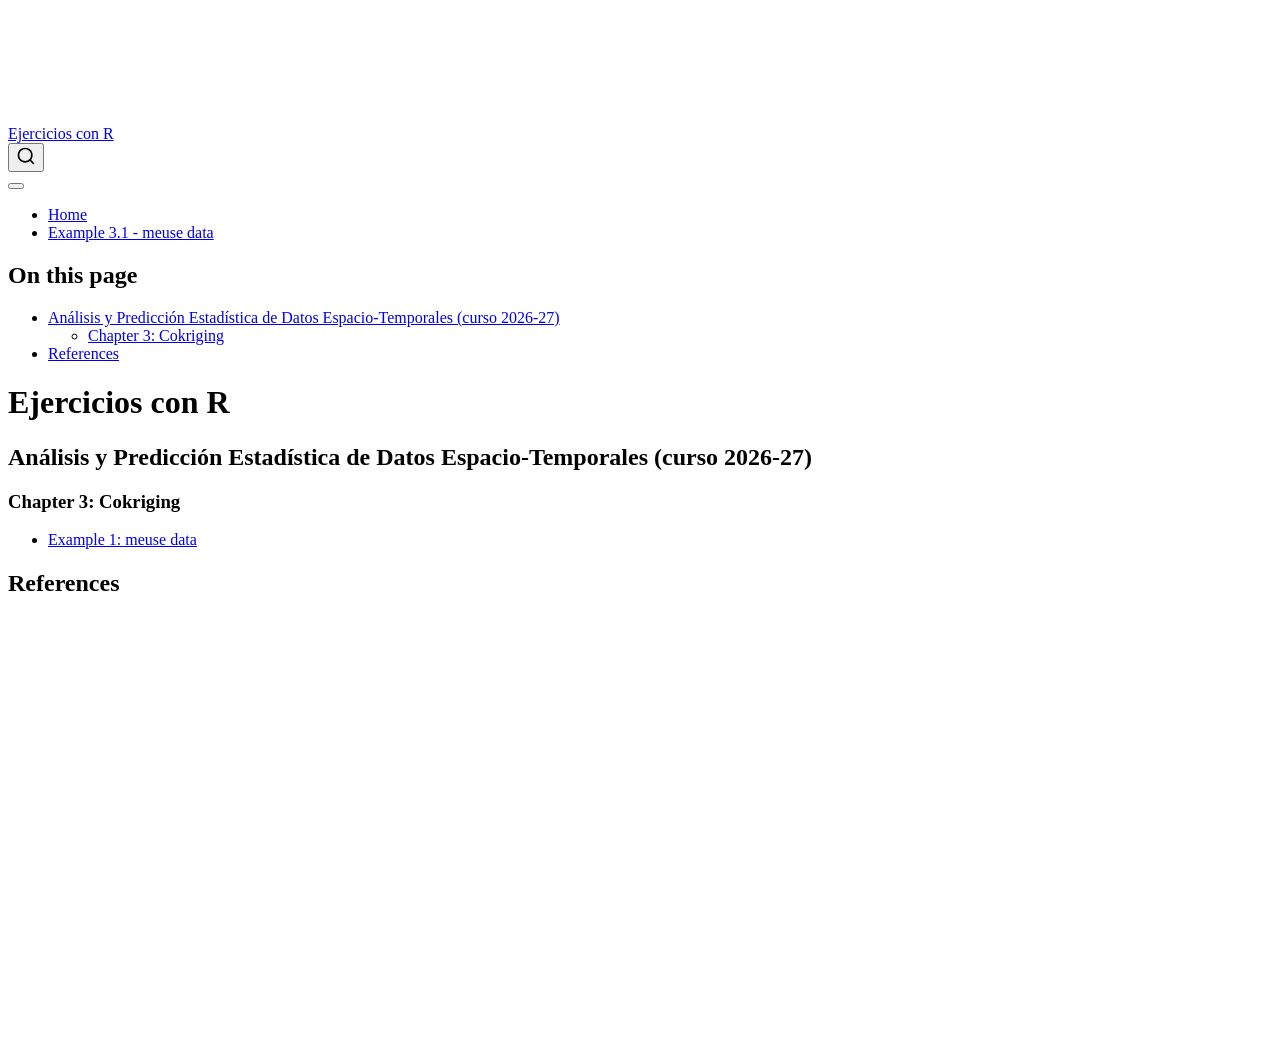
==== docs/index.html @ 19d4719d "Render website" ====
<!DOCTYPE html>
<html xmlns="http://www.w3.org/1999/xhtml" lang="en" xml:lang="en"><head>

<meta charset="utf-8">
<meta name="generator" content="quarto-1.9.38">

<meta name="viewport" content="width=device-width, initial-scale=1.0, user-scalable=yes">


<title>Ejercicios con R</title>
<style>
/* Default styles provided by pandoc.
** See https://pandoc.org/MANUAL.html#variables-for-html for config info.
*/
code{white-space: pre-wrap;}
span.smallcaps{font-variant: small-caps;}
div.columns{display: flex; gap: min(4vw, 1.5em);}
div.column{flex: auto; overflow-x: auto;}
div.hanging-indent{margin-left: 1.5em; text-indent: -1.5em;}
ul.task-list{list-style: none;}
ul.task-list li input[type="checkbox"] {
  width: 0.8em;
  margin: 0 0.8em 0.2em -1em; /* quarto-specific, see https://github.com/quarto-dev/quarto-cli/issues/4556 */ 
  vertical-align: middle;
}
</style>


<script src="site_libs/quarto-nav/quarto-nav.js"></script>
<script src="site_libs/quarto-nav/headroom.min.js"></script>
<script src="site_libs/clipboard/clipboard.min.js"></script>
<script src="site_libs/quarto-search/autocomplete.umd.js"></script>
<script src="site_libs/quarto-search/fuse.min.js"></script>
<script src="site_libs/quarto-search/quarto-search.js"></script>
<meta name="quarto:offset" content="./">
<script src="site_libs/quarto-html/quarto.js" type="module"></script>
<script src="site_libs/quarto-html/tabsets/tabsets.js" type="module"></script>
<script src="site_libs/quarto-html/popper.min.js"></script>
<script src="site_libs/quarto-html/tippy.umd.min.js"></script>
<script src="site_libs/quarto-html/anchor.min.js"></script>
<link href="site_libs/quarto-html/tippy.css" rel="stylesheet">
<link href="site_libs/quarto-html/quarto-syntax-highlighting-15634bcf2e68342d4ad2dfa704d543f6.css" rel="stylesheet" id="quarto-text-highlighting-styles">
<script src="site_libs/bootstrap/bootstrap.min.js"></script>
<link href="site_libs/bootstrap/bootstrap-icons.css" rel="stylesheet">
<link href="site_libs/bootstrap/bootstrap-a0f9fd0d421825b736dc1bbcbcba2219.min.css" rel="stylesheet" append-hash="true" id="quarto-bootstrap" data-mode="light">
<script id="quarto-search-options" type="application/json">{
  "location": "navbar",
  "copy-button": false,
  "collapse-after": 3,
  "panel-placement": "end",
  "type": "overlay",
  "limit": 50,
  "keyboard-shortcut": [
    "f",
    "/",
    "s"
  ],
  "show-item-context": false,
  "language": {
    "search-no-results-text": "No results",
    "search-matching-documents-text": "matching documents",
    "search-copy-link-title": "Copy link to search",
    "search-hide-matches-text": "Hide additional matches",
    "search-more-match-text": "more match in this document",
    "search-more-matches-text": "more matches in this document",
    "search-clear-button-title": "Clear",
    "search-text-placeholder": "",
    "search-detached-cancel-button-title": "Cancel",
    "search-submit-button-title": "Submit",
    "search-label": "Search"
  }
}</script>


<link rel="stylesheet" href="styles.css">
</head>

<body class="nav-fixed quarto-light">

<div id="quarto-search-results"></div>
  <header id="quarto-header" class="headroom fixed-top">
    <nav class="navbar navbar-expand-lg " data-bs-theme="dark">
      <div class="navbar-container container-fluid">
      <div class="navbar-brand-container mx-auto">
    <a class="navbar-brand" href="./index.html">
    <span class="navbar-title">Ejercicios con R</span>
    </a>
  </div>
            <div id="quarto-search" class="" title="Search"></div>
          <button class="navbar-toggler" type="button" data-bs-toggle="collapse" data-bs-target="#navbarCollapse" aria-controls="navbarCollapse" role="menu" aria-expanded="false" aria-label="Toggle navigation" onclick="if (window.quartoToggleHeadroom) { window.quartoToggleHeadroom(); }">
  <span class="navbar-toggler-icon"></span>
</button>
          <div class="collapse navbar-collapse" id="navbarCollapse">
            <ul class="navbar-nav navbar-nav-scroll me-auto">
  <li class="nav-item">
    <a class="nav-link active" href="./index.html" aria-current="page"> 
<span class="menu-text">Home</span></a>
  </li>  
  <li class="nav-item">
    <a class="nav-link" href="./Chapter3_Example1.html"> 
<span class="menu-text">Example 3.1 - meuse data</span></a>
  </li>  
</ul>
          </div> <!-- /navcollapse -->
            <div class="quarto-navbar-tools">
</div>
      </div> <!-- /container-fluid -->
    </nav>
</header>
<!-- content -->
<div id="quarto-content" class="quarto-container page-columns page-rows-contents page-layout-article page-navbar">
<!-- sidebar -->
<!-- margin-sidebar -->
    <div id="quarto-margin-sidebar" class="sidebar margin-sidebar">
        <nav id="TOC" role="doc-toc" class="toc-active">
    <h2 id="toc-title">On this page</h2>
   
  <ul>
  <li><a href="#análisis-y-predicción-estadística-de-datos-espacio-temporales-curso-2026-27" id="toc-análisis-y-predicción-estadística-de-datos-espacio-temporales-curso-2026-27" class="nav-link active" data-scroll-target="#análisis-y-predicción-estadística-de-datos-espacio-temporales-curso-2026-27">Análisis y Predicción Estadística de Datos Espacio-Temporales (curso 2026-27)</a>
  <ul class="collapse">
  <li><a href="#chapter-3-cokriging" id="toc-chapter-3-cokriging" class="nav-link" data-scroll-target="#chapter-3-cokriging">Chapter 3: Cokriging</a></li>
  </ul></li>
  <li><a href="#references" id="toc-references" class="nav-link" data-scroll-target="#references">References</a></li>
  </ul>
</nav>
    </div>
<!-- main -->
<main class="content" id="quarto-document-content">

<header id="title-block-header" class="quarto-title-block default">
<div class="quarto-title">
<h1 class="title">Ejercicios con R</h1>
</div>



<div class="quarto-title-meta">

    
  
    
  </div>
  


</header>


<section id="análisis-y-predicción-estadística-de-datos-espacio-temporales-curso-2026-27" class="level2">
<h2 class="anchored" data-anchor-id="análisis-y-predicción-estadística-de-datos-espacio-temporales-curso-2026-27">Análisis y Predicción Estadística de Datos Espacio-Temporales (curso 2026-27)</h2>
<section id="chapter-3-cokriging" class="level3">
<h3 class="anchored" data-anchor-id="chapter-3-cokriging">Chapter 3: Cokriging</h3>
<ul>
<li><a href="./Chapter3_Example1.html">Example 1: meuse data</a></li>
</ul>
</section>
</section>
<section id="references" class="level2">
<h2 class="anchored" data-anchor-id="references">References</h2>


</section>

</main> <!-- /main -->
<script id="quarto-html-after-body" type="application/javascript">
  window.document.addEventListener("DOMContentLoaded", function (event) {
    const icon = "";
    const anchorJS = new window.AnchorJS();
    anchorJS.options = {
      placement: 'right',
      icon: icon
    };
    anchorJS.add('.anchored');
    const isCodeAnnotation = (el) => {
      for (const clz of el.classList) {
        if (clz.startsWith('code-annotation-')) {                     
          return true;
        }
      }
      return false;
    }
    const onCopySuccess = function(e) {
      // button target
      const button = e.trigger;
      // don't keep focus
      button.blur();
      // flash "checked"
      button.classList.add('code-copy-button-checked');
      var currentTitle = button.getAttribute("title");
      button.setAttribute("title", "Copied!");
      let tooltip;
      if (window.bootstrap) {
        button.setAttribute("data-bs-toggle", "tooltip");
        button.setAttribute("data-bs-placement", "left");
        button.setAttribute("data-bs-title", "Copied!");
        tooltip = new bootstrap.Tooltip(button, 
          { trigger: "manual", 
            customClass: "code-copy-button-tooltip",
            offset: [0, -8]});
        tooltip.show();    
      }
      setTimeout(function() {
        if (tooltip) {
          tooltip.hide();
          button.removeAttribute("data-bs-title");
          button.removeAttribute("data-bs-toggle");
          button.removeAttribute("data-bs-placement");
        }
        button.setAttribute("title", currentTitle);
        button.classList.remove('code-copy-button-checked');
      }, 1000);
      // clear code selection
      e.clearSelection();
    }
    const getTextToCopy = function(trigger) {
      const outerScaffold = trigger.parentElement.cloneNode(true);
      const codeEl = outerScaffold.querySelector('code');
      for (const childEl of codeEl.children) {
        if (isCodeAnnotation(childEl)) {
          childEl.remove();
        }
      }
      return codeEl.innerText;
    }
    const clipboard = new window.ClipboardJS('.code-copy-button:not([data-in-quarto-modal])', {
      text: getTextToCopy
    });
    clipboard.on('success', onCopySuccess);
    if (window.document.getElementById('quarto-embedded-source-code-modal')) {
      const clipboardModal = new window.ClipboardJS('.code-copy-button[data-in-quarto-modal]', {
        text: getTextToCopy,
        container: window.document.getElementById('quarto-embedded-source-code-modal')
      });
      clipboardModal.on('success', onCopySuccess);
    }
      var localhostRegex = new RegExp(/^(?:http|https):\/\/localhost\:?[0-9]*\//);
      var mailtoRegex = new RegExp(/^mailto:/);
        var filterRegex = new RegExp('/' + window.location.host + '/');
      var isInternal = (href) => {
          return filterRegex.test(href) || localhostRegex.test(href) || mailtoRegex.test(href);
      }
      // Inspect non-navigation links and adorn them if external
     var links = window.document.querySelectorAll('a[href]:not(.nav-link):not(.navbar-brand):not(.toc-action):not(.sidebar-link):not(.sidebar-item-toggle):not(.pagination-link):not(.no-external):not([aria-hidden]):not(.dropdown-item):not(.quarto-navigation-tool):not(.about-link)');
      for (var i=0; i<links.length; i++) {
        const link = links[i];
        if (!isInternal(link.href)) {
          // undo the damage that might have been done by quarto-nav.js in the case of
          // links that we want to consider external
          if (link.dataset.originalHref !== undefined) {
            link.href = link.dataset.originalHref;
          }
            // target, if specified
            link.setAttribute("target", "_blank");
            if (link.getAttribute("rel") === null) {
              link.setAttribute("rel", "noopener");
            }
        }
      }
    function tippyHover(el, contentFn, onTriggerFn, onUntriggerFn) {
      const config = {
        allowHTML: true,
        maxWidth: 500,
        delay: 100,
        arrow: false,
        appendTo: function(el) {
            return el.parentElement;
        },
        interactive: true,
        interactiveBorder: 10,
        theme: 'quarto',
        placement: 'bottom-start',
      };
      if (contentFn) {
        config.content = contentFn;
      }
      if (onTriggerFn) {
        config.onTrigger = onTriggerFn;
      }
      if (onUntriggerFn) {
        config.onUntrigger = onUntriggerFn;
      }
      window.tippy(el, config); 
    }
    const noterefs = window.document.querySelectorAll('a[role="doc-noteref"]');
    for (var i=0; i<noterefs.length; i++) {
      const ref = noterefs[i];
      tippyHover(ref, function() {
        // use id or data attribute instead here
        let href = ref.getAttribute('data-footnote-href') || ref.getAttribute('href');
        try { href = new URL(href).hash; } catch {}
        const id = href.replace(/^#\/?/, "");
        const note = window.document.getElementById(id);
        if (note) {
          return note.innerHTML;
        } else {
          return "";
        }
      });
    }
    const xrefs = window.document.querySelectorAll('a.quarto-xref');
    const processXRef = (id, note) => {
      // Strip column container classes
      const stripColumnClz = (el) => {
        el.classList.remove("page-full", "page-columns");
        if (el.children) {
          for (const child of el.children) {
            stripColumnClz(child);
          }
        }
      }
      stripColumnClz(note)
      if (id === null || id.startsWith('sec-')) {
        // Special case sections, only their first couple elements
        const container = document.createElement("div");
        if (note.children && note.children.length > 2) {
          container.appendChild(note.children[0].cloneNode(true));
          for (let i = 1; i < note.children.length; i++) {
            const child = note.children[i];
            if (child.tagName === "P" && child.innerText === "") {
              continue;
            } else {
              container.appendChild(child.cloneNode(true));
              break;
            }
          }
          if (window.Quarto?.typesetMath) {
            window.Quarto.typesetMath(container);
          }
          return container.innerHTML
        } else {
          if (window.Quarto?.typesetMath) {
            window.Quarto.typesetMath(note);
          }
          return note.innerHTML;
        }
      } else {
        // Remove any anchor links if they are present
        const anchorLink = note.querySelector('a.anchorjs-link');
        if (anchorLink) {
          anchorLink.remove();
        }
        if (window.Quarto?.typesetMath) {
          window.Quarto.typesetMath(note);
        }
        if (note.classList.contains("callout")) {
          return note.outerHTML;
        } else {
          return note.innerHTML;
        }
      }
    }
    for (var i=0; i<xrefs.length; i++) {
      const xref = xrefs[i];
      tippyHover(xref, undefined, function(instance) {
        instance.disable();
        let url = xref.getAttribute('href');
        let hash = undefined; 
        if (url.startsWith('#')) {
          hash = url;
        } else {
          try { hash = new URL(url).hash; } catch {}
        }
        if (hash) {
          const id = hash.replace(/^#\/?/, "");
          const note = window.document.getElementById(id);
          if (note !== null) {
            try {
              const html = processXRef(id, note.cloneNode(true));
              instance.setContent(html);
            } finally {
              instance.enable();
              instance.show();
            }
          } else {
            // See if we can fetch this
            fetch(url.split('#')[0])
            .then(res => res.text())
            .then(html => {
              const parser = new DOMParser();
              const htmlDoc = parser.parseFromString(html, "text/html");
              const note = htmlDoc.getElementById(id);
              if (note !== null) {
                const html = processXRef(id, note);
                instance.setContent(html);
              } 
            }).finally(() => {
              instance.enable();
              instance.show();
            });
          }
        } else {
          // See if we can fetch a full url (with no hash to target)
          // This is a special case and we should probably do some content thinning / targeting
          fetch(url)
          .then(res => res.text())
          .then(html => {
            const parser = new DOMParser();
            const htmlDoc = parser.parseFromString(html, "text/html");
            const note = htmlDoc.querySelector('main.content');
            if (note !== null) {
              // This should only happen for chapter cross references
              // (since there is no id in the URL)
              // remove the first header
              if (note.children.length > 0 && note.children[0].tagName === "HEADER") {
                note.children[0].remove();
              }
              const html = processXRef(null, note);
              instance.setContent(html);
            } 
          }).finally(() => {
            instance.enable();
            instance.show();
          });
        }
      }, function(instance) {
      });
    }
        let selectedAnnoteEl;
        const selectorForAnnotation = ( cell, annotation) => {
          let cellAttr = 'data-code-cell="' + cell + '"';
          let lineAttr = 'data-code-annotation="' +  annotation + '"';
          const selector = 'span[' + cellAttr + '][' + lineAttr + ']';
          return selector;
        }
        const selectCodeLines = (annoteEl) => {
          const doc = window.document;
          const targetCell = annoteEl.getAttribute("data-target-cell");
          const targetAnnotation = annoteEl.getAttribute("data-target-annotation");
          const annoteSpan = window.document.querySelector(selectorForAnnotation(targetCell, targetAnnotation));
          const lines = annoteSpan.getAttribute("data-code-lines").split(",");
          const lineIds = lines.map((line) => {
            return targetCell + "-" + line;
          })
          let top = null;
          let height = null;
          let parent = null;
          if (lineIds.length > 0) {
              //compute the position of the single el (top and bottom and make a div)
              const el = window.document.getElementById(lineIds[0]);
              top = el.offsetTop;
              height = el.offsetHeight;
              parent = el.parentElement.parentElement;
            if (lineIds.length > 1) {
              const lastEl = window.document.getElementById(lineIds[lineIds.length - 1]);
              const bottom = lastEl.offsetTop + lastEl.offsetHeight;
              height = bottom - top;
            }
            if (top !== null && height !== null && parent !== null) {
              // cook up a div (if necessary) and position it 
              let div = window.document.getElementById("code-annotation-line-highlight");
              if (div === null) {
                div = window.document.createElement("div");
                div.setAttribute("id", "code-annotation-line-highlight");
                div.style.position = 'absolute';
                parent.appendChild(div);
              }
              div.style.top = top - 2 + "px";
              div.style.height = height + 4 + "px";
              div.style.left = 0;
              let gutterDiv = window.document.getElementById("code-annotation-line-highlight-gutter");
              if (gutterDiv === null) {
                gutterDiv = window.document.createElement("div");
                gutterDiv.setAttribute("id", "code-annotation-line-highlight-gutter");
                gutterDiv.style.position = 'absolute';
                const codeCell = window.document.getElementById(targetCell);
                const gutter = codeCell.querySelector('.code-annotation-gutter');
                gutter.appendChild(gutterDiv);
              }
              gutterDiv.style.top = top - 2 + "px";
              gutterDiv.style.height = height + 4 + "px";
            }
            selectedAnnoteEl = annoteEl;
          }
        };
        const unselectCodeLines = () => {
          const elementsIds = ["code-annotation-line-highlight", "code-annotation-line-highlight-gutter"];
          elementsIds.forEach((elId) => {
            const div = window.document.getElementById(elId);
            if (div) {
              div.remove();
            }
          });
          selectedAnnoteEl = undefined;
        };
          // Handle positioning of the toggle
      window.addEventListener(
        "resize",
        throttle(() => {
          elRect = undefined;
          if (selectedAnnoteEl) {
            selectCodeLines(selectedAnnoteEl);
          }
        }, 10)
      );
      function throttle(fn, ms) {
      let throttle = false;
      let timer;
        return (...args) => {
          if(!throttle) { // first call gets through
              fn.apply(this, args);
              throttle = true;
          } else { // all the others get throttled
              if(timer) clearTimeout(timer); // cancel #2
              timer = setTimeout(() => {
                fn.apply(this, args);
                timer = throttle = false;
              }, ms);
          }
        };
      }
        // Attach click handler to the DT
        const annoteDls = window.document.querySelectorAll('dt[data-target-cell]');
        for (const annoteDlNode of annoteDls) {
          annoteDlNode.addEventListener('click', (event) => {
            const clickedEl = event.target;
            if (clickedEl !== selectedAnnoteEl) {
              unselectCodeLines();
              const activeEl = window.document.querySelector('dt[data-target-cell].code-annotation-active');
              if (activeEl) {
                activeEl.classList.remove('code-annotation-active');
              }
              selectCodeLines(clickedEl);
              clickedEl.classList.add('code-annotation-active');
            } else {
              // Unselect the line
              unselectCodeLines();
              clickedEl.classList.remove('code-annotation-active');
            }
          });
        }
    const findCites = (el) => {
      const parentEl = el.parentElement;
      if (parentEl) {
        const cites = parentEl.dataset.cites;
        if (cites) {
          return {
            el,
            cites: cites.split(' ')
          };
        } else {
          return findCites(el.parentElement)
        }
      } else {
        return undefined;
      }
    };
    var bibliorefs = window.document.querySelectorAll('a[role="doc-biblioref"]');
    for (var i=0; i<bibliorefs.length; i++) {
      const ref = bibliorefs[i];
      const citeInfo = findCites(ref);
      if (citeInfo) {
        tippyHover(citeInfo.el, function() {
          var popup = window.document.createElement('div');
          citeInfo.cites.forEach(function(cite) {
            var citeDiv = window.document.createElement('div');
            citeDiv.classList.add('hanging-indent');
            citeDiv.classList.add('csl-entry');
            var biblioDiv = window.document.getElementById('ref-' + cite);
            if (biblioDiv) {
              citeDiv.innerHTML = biblioDiv.innerHTML;
            }
            popup.appendChild(citeDiv);
          });
          return popup.innerHTML;
        });
      }
    }
  });
  </script>
</div> <!-- /content -->




</body></html>
---- docs/site_libs/quarto-html/tippy.css ----
.tippy-box[data-animation=fade][data-state=hidden]{opacity:0}[data-tippy-root]{max-width:calc(100vw - 10px)}.tippy-box{position:relative;background-color:#333;color:#fff;border-radius:4px;font-size:14px;line-height:1.4;white-space:normal;outline:0;transition-property:transform,visibility,opacity}.tippy-box[data-placement^=top]>.tippy-arrow{bottom:0}.tippy-box[data-placement^=top]>.tippy-arrow:before{bottom:-7px;left:0;border-width:8px 8px 0;border-top-color:initial;transform-origin:center top}.tippy-box[data-placement^=bottom]>.tippy-arrow{top:0}.tippy-box[data-placement^=bottom]>.tippy-arrow:before{top:-7px;left:0;border-width:0 8px 8px;border-bottom-color:initial;transform-origin:center bottom}.tippy-box[data-placement^=left]>.tippy-arrow{right:0}.tippy-box[data-placement^=left]>.tippy-arrow:before{border-width:8px 0 8px 8px;border-left-color:initial;right:-7px;transform-origin:center left}.tippy-box[data-placement^=right]>.tippy-arrow{left:0}.tippy-box[data-placement^=right]>.tippy-arrow:before{left:-7px;border-width:8px 8px 8px 0;border-right-color:initial;transform-origin:center right}.tippy-box[data-inertia][data-state=visible]{transition-timing-function:cubic-bezier(.54,1.5,.38,1.11)}.tippy-arrow{width:16px;height:16px;color:#333}.tippy-arrow:before{content:"";position:absolute;border-color:transparent;border-style:solid}.tippy-content{position:relative;padding:5px 9px;z-index:1}
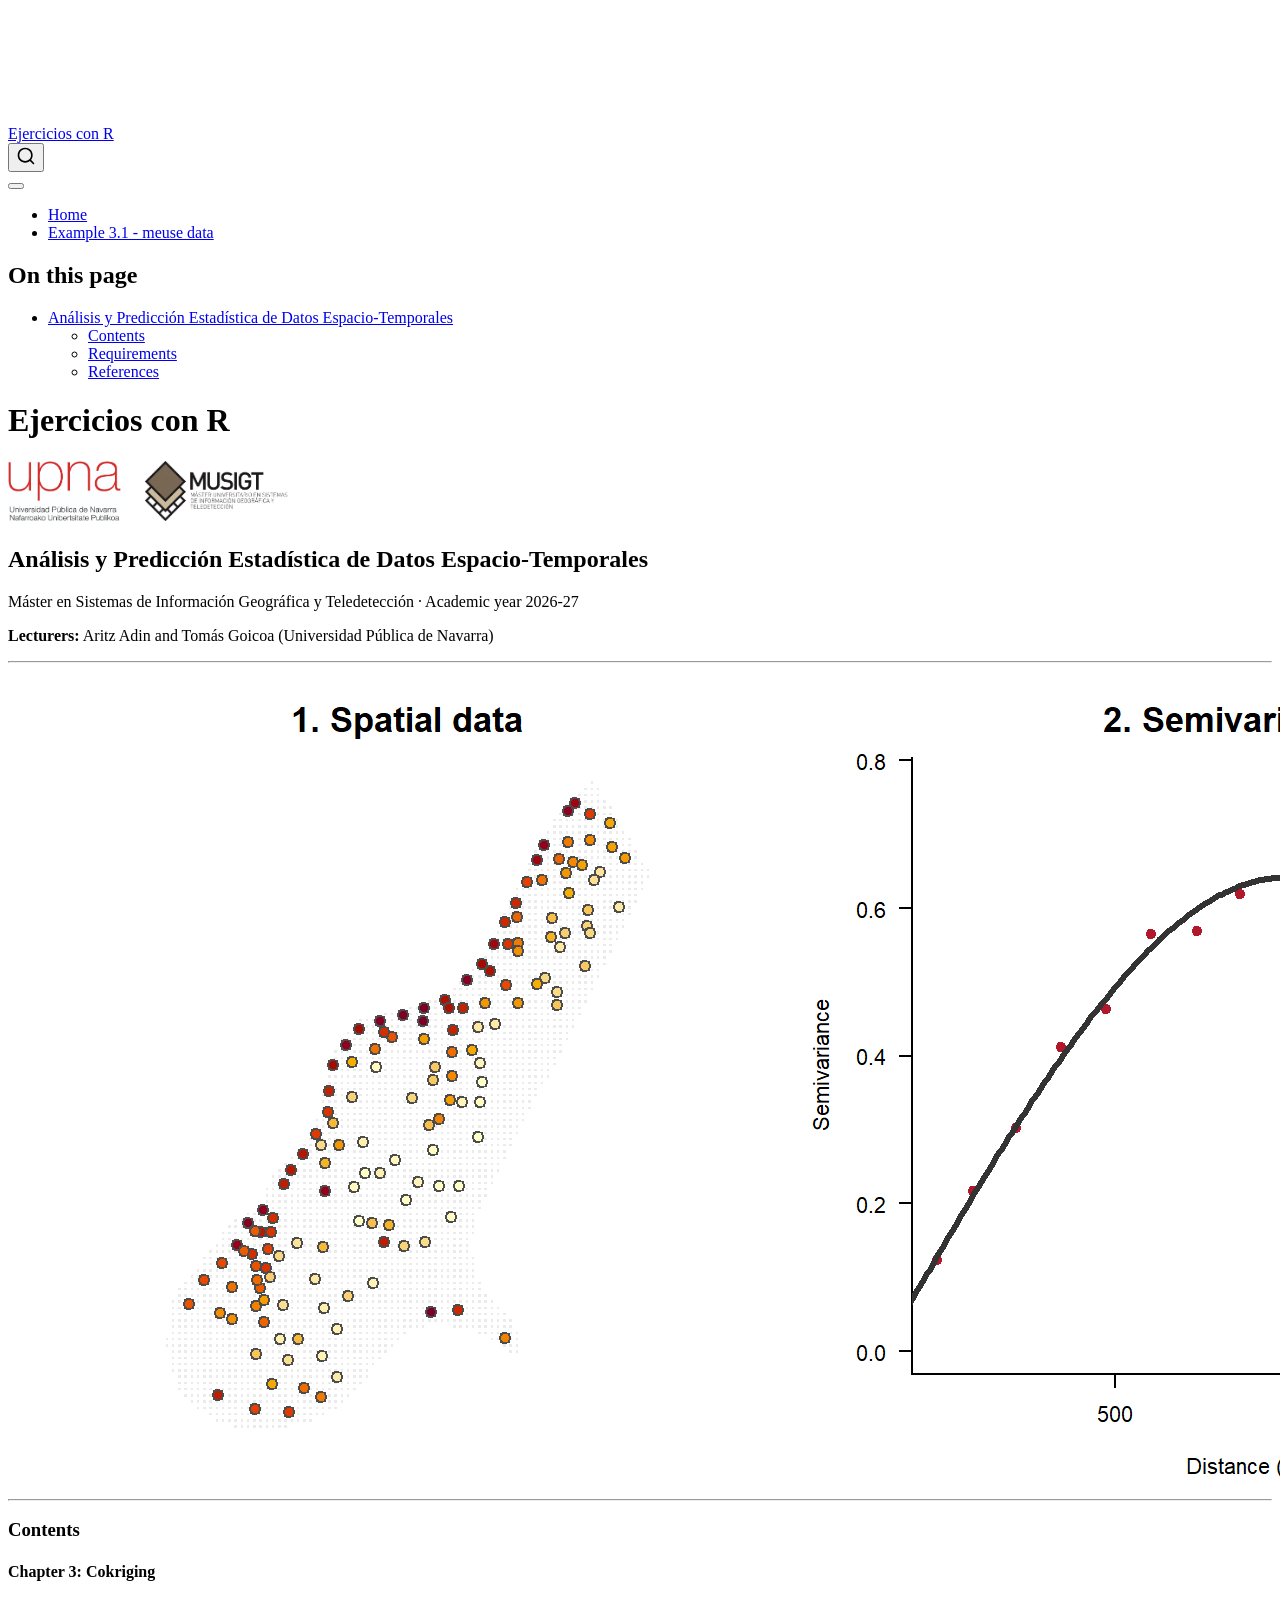
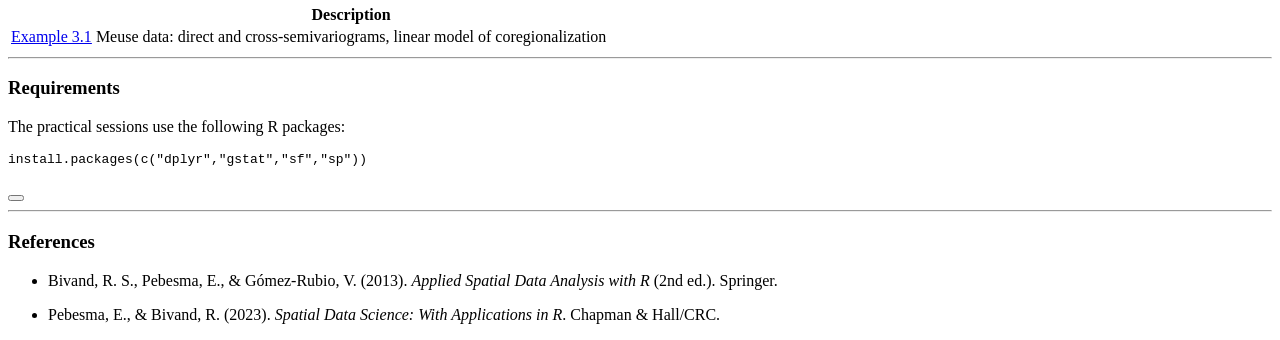
==== commit 675dedf4: "Chapter 3: Example 1" ====
--- a/docs/index.html
+++ b/docs/index.html
@@ -22,6 +22,41 @@
   width: 0.8em;
   margin: 0 0.8em 0.2em -1em; /* quarto-specific, see https://github.com/quarto-dev/quarto-cli/issues/4556 */ 
   vertical-align: middle;
+}
+/* CSS for syntax highlighting */
+html { -webkit-text-size-adjust: 100%; }
+pre > code.sourceCode { white-space: pre; position: relative; }
+pre > code.sourceCode > span { display: inline-block; line-height: 1.25; }
+pre > code.sourceCode > span:empty { height: 1.2em; }
+.sourceCode { overflow: visible; }
+code.sourceCode > span { color: inherit; text-decoration: inherit; }
+div.sourceCode { margin: 1em 0; }
+pre.sourceCode { margin: 0; }
+@media screen {
+div.sourceCode { overflow: auto; }
+}
+@media print {
+pre > code.sourceCode { white-space: pre-wrap; }
+pre > code.sourceCode > span { text-indent: -5em; padding-left: 5em; }
+}
+pre.numberSource code
+  { counter-reset: source-line 0; }
+pre.numberSource code > span
+  { position: relative; left: -4em; counter-increment: source-line; }
+pre.numberSource code > span > a:first-child::before
+  { content: counter(source-line);
+    position: relative; left: -1em; text-align: right; vertical-align: baseline;
+    border: none; display: inline-block;
+    -webkit-touch-callout: none; -webkit-user-select: none;
+    -khtml-user-select: none; -moz-user-select: none;
+    -ms-user-select: none; user-select: none;
+    padding: 0 4px; width: 4em;
+  }
+pre.numberSource { margin-left: 3em;  padding-left: 4px; }
+div.sourceCode
+  {   }
+@media screen {
+pre > code.sourceCode > span > a:first-child::before { text-decoration: underline; }
 }
 </style>
 
@@ -116,11 +151,12 @@
     <h2 id="toc-title">On this page</h2>
    
   <ul>
-  <li><a href="#análisis-y-predicción-estadística-de-datos-espacio-temporales-curso-2026-27" id="toc-análisis-y-predicción-estadística-de-datos-espacio-temporales-curso-2026-27" class="nav-link active" data-scroll-target="#análisis-y-predicción-estadística-de-datos-espacio-temporales-curso-2026-27">Análisis y Predicción Estadística de Datos Espacio-Temporales (curso 2026-27)</a>
+  <li><a href="#análisis-y-predicción-estadística-de-datos-espacio-temporales" id="toc-análisis-y-predicción-estadística-de-datos-espacio-temporales" class="nav-link active" data-scroll-target="#análisis-y-predicción-estadística-de-datos-espacio-temporales">Análisis y Predicción Estadística de Datos Espacio-Temporales</a>
   <ul class="collapse">
-  <li><a href="#chapter-3-cokriging" id="toc-chapter-3-cokriging" class="nav-link" data-scroll-target="#chapter-3-cokriging">Chapter 3: Cokriging</a></li>
+  <li><a href="#contents" id="toc-contents" class="nav-link" data-scroll-target="#contents">Contents</a></li>
+  <li><a href="#requirements" id="toc-requirements" class="nav-link" data-scroll-target="#requirements">Requirements</a></li>
+  <li><a href="#references" id="toc-references" class="nav-link" data-scroll-target="#references">References</a></li>
   </ul></li>
-  <li><a href="#references" id="toc-references" class="nav-link" data-scroll-target="#references">References</a></li>
   </ul>
 </nav>
     </div>
@@ -146,19 +182,52 @@
 </header>
 
 
-<section id="análisis-y-predicción-estadística-de-datos-espacio-temporales-curso-2026-27" class="level2">
-<h2 class="anchored" data-anchor-id="análisis-y-predicción-estadística-de-datos-espacio-temporales-curso-2026-27">Análisis y Predicción Estadística de Datos Espacio-Temporales (curso 2026-27)</h2>
-<section id="chapter-3-cokriging" class="level3">
-<h3 class="anchored" data-anchor-id="chapter-3-cokriging">Chapter 3: Cokriging</h3>
-<ul>
-<li><a href="./Chapter3_Example1.html">Example 1: meuse data</a></li>
-</ul>
+<p align="left">
+<img src="img/UPNA.jpg" height="60"> &nbsp;&nbsp;&nbsp;&nbsp; <img src="img/MUSIGT.jpg" height="60">
+</p>
+<section id="análisis-y-predicción-estadística-de-datos-espacio-temporales" class="level2">
+<h2 class="anchored" data-anchor-id="análisis-y-predicción-estadística-de-datos-espacio-temporales">Análisis y Predicción Estadística de Datos Espacio-Temporales</h2>
+<p>Máster en Sistemas de Información Geográfica y Teledetección · Academic year 2026-27</p>
+<p><strong>Lecturers:</strong> Aritz Adin and Tomás Goicoa (Universidad Pública de Navarra)</p>
+<hr>
+<p><img src="img/banner.png" class="img-fluid"></p>
+<hr>
+<section id="contents" class="level3">
+<h3 class="anchored" data-anchor-id="contents">Contents</h3>
+<section id="chapter-3-cokriging" class="level4">
+<h4 class="anchored" data-anchor-id="chapter-3-cokriging">Chapter 3: Cokriging</h4>
+<table class="caption-top table">
+<thead>
+<tr class="header">
+<th></th>
+<th>Description</th>
+</tr>
+</thead>
+<tbody>
+<tr class="odd">
+<td><a href="./Chapter3_Example1.html">Example 3.1</a></td>
+<td>Meuse data: direct and cross-semivariograms, linear model of coregionalization</td>
+</tr>
+</tbody>
+</table>
+<hr>
 </section>
 </section>
-<section id="references" class="level2">
-<h2 class="anchored" data-anchor-id="references">References</h2>
-
-
+<section id="requirements" class="level3">
+<h3 class="anchored" data-anchor-id="requirements">Requirements</h3>
+<p>The practical sessions use the following R packages:</p>
+<div class="code-copy-outer-scaffold"><div class="sourceCode" id="cb1"><pre class="sourceCode r code-with-copy"><code class="sourceCode r"><span id="cb1-1"><a href="#cb1-1" aria-hidden="true" tabindex="-1"></a><span class="fu">install.packages</span>(<span class="fu">c</span>(<span class="st">"dplyr"</span>,<span class="st">"gstat"</span>,<span class="st">"sf"</span>,<span class="st">"sp"</span>))</span></code></pre></div><button title="Copy to Clipboard" class="code-copy-button"><i class="bi"></i></button></div>
+<hr>
+</section>
+<section id="references" class="level3">
+<h3 class="anchored" data-anchor-id="references">References</h3>
+<ul>
+<li><p>Bivand, R. S., Pebesma, E., &amp; Gómez-Rubio, V. (2013). <em>Applied Spatial Data Analysis with R</em> (2nd ed.). Springer.</p></li>
+<li><p>Pebesma, E., &amp; Bivand, R. (2023). <em>Spatial Data Science: With Applications in R</em>. Chapman &amp; Hall/CRC.</p></li>
+</ul>
+
+
+</section>
 </section>
 
 </main> <!-- /main -->
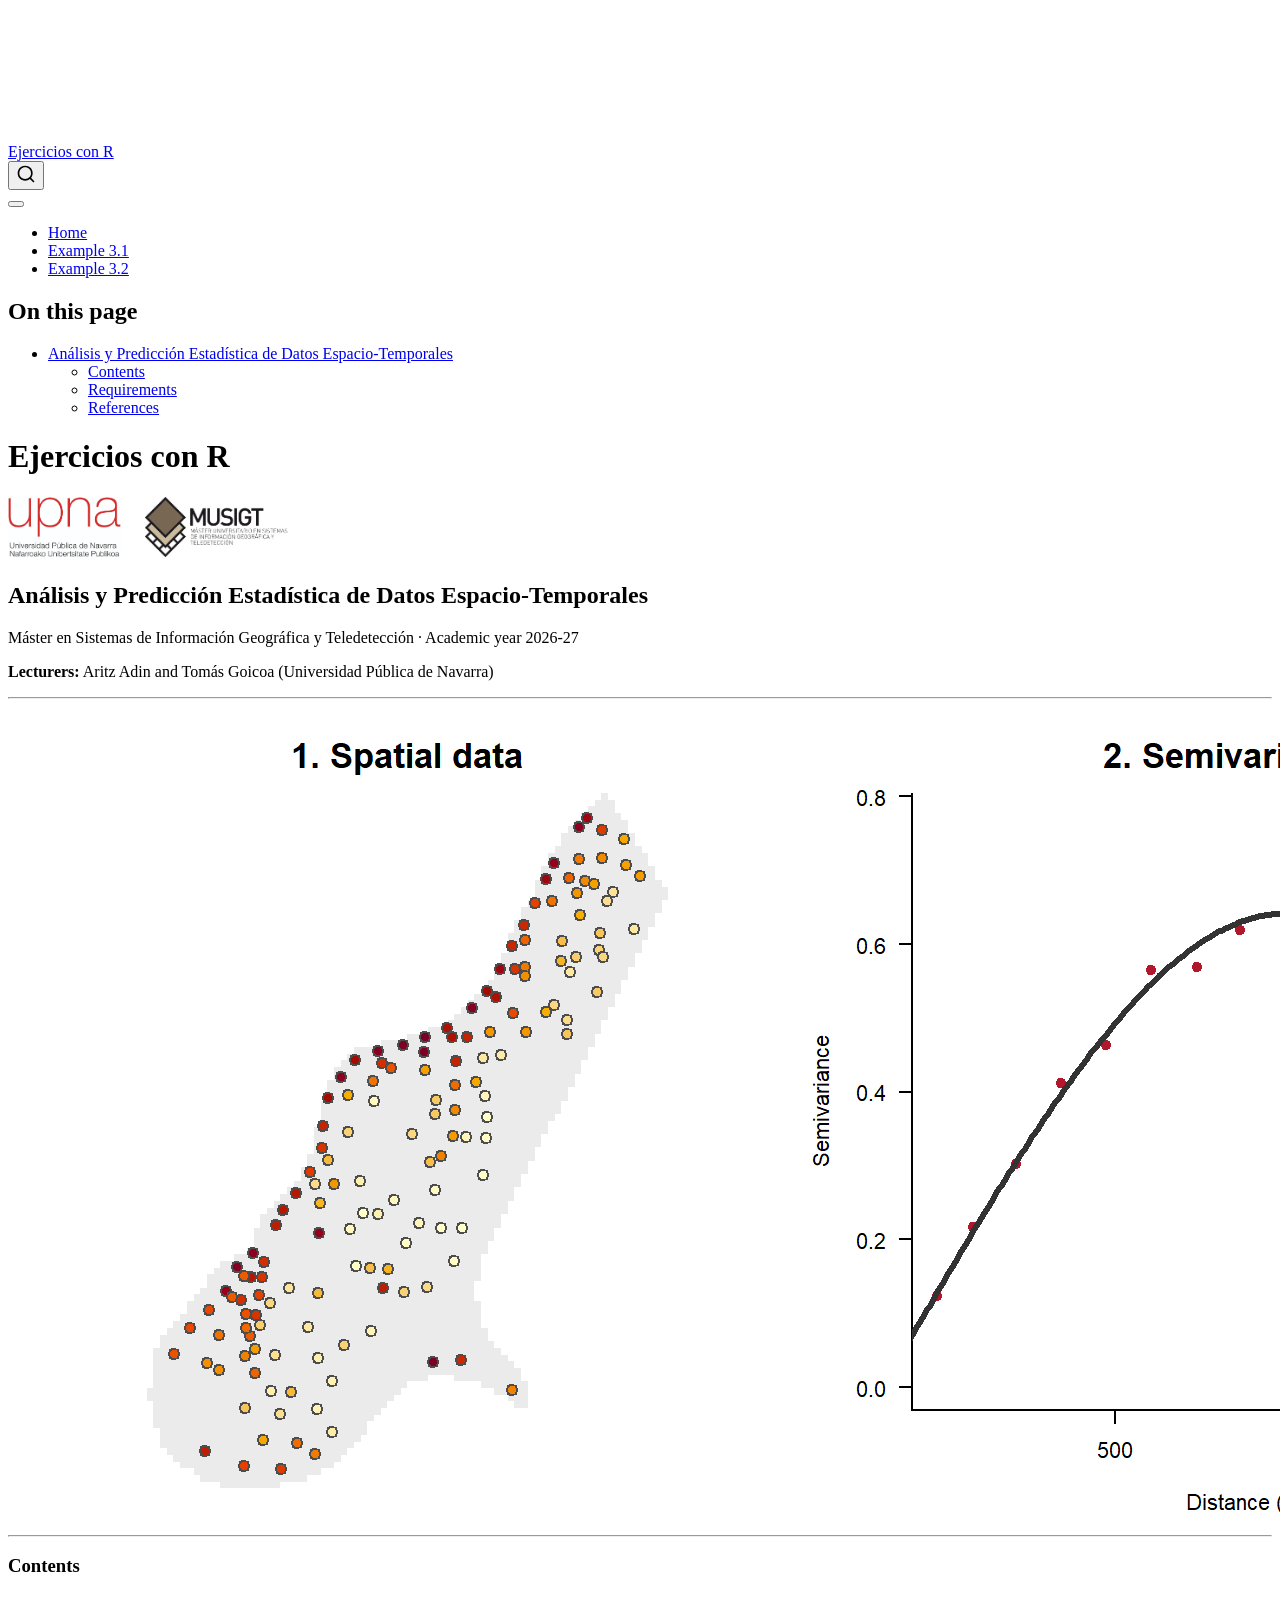
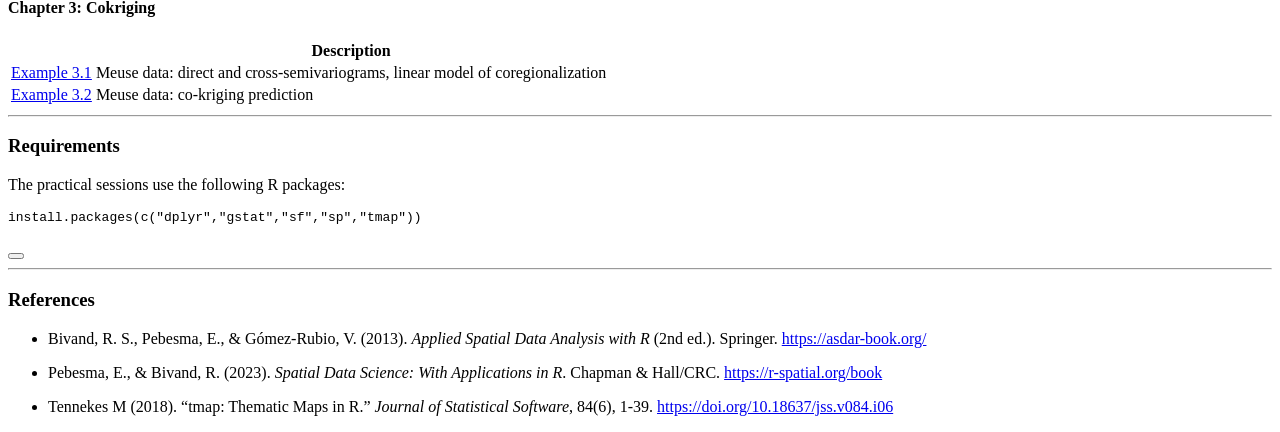
==== commit 06d8642d: "Add example 3.2" ====
--- a/docs/index.html
+++ b/docs/index.html
@@ -133,7 +133,11 @@
   </li>  
   <li class="nav-item">
     <a class="nav-link" href="./Chapter3_Example1.html"> 
-<span class="menu-text">Example 3.1 - meuse data</span></a>
+<span class="menu-text">Example 3.1</span></a>
+  </li>  
+  <li class="nav-item">
+    <a class="nav-link" href="./Chapter3_Example2.html"> 
+<span class="menu-text">Example 3.2</span></a>
   </li>  
 </ul>
           </div> <!-- /navcollapse -->
@@ -208,6 +212,10 @@
 <td><a href="./Chapter3_Example1.html">Example 3.1</a></td>
 <td>Meuse data: direct and cross-semivariograms, linear model of coregionalization</td>
 </tr>
+<tr class="even">
+<td><a href="./Chapter3_Example2.html">Example 3.2</a></td>
+<td>Meuse data: co-kriging prediction</td>
+</tr>
 </tbody>
 </table>
 <hr>
@@ -216,14 +224,15 @@
 <section id="requirements" class="level3">
 <h3 class="anchored" data-anchor-id="requirements">Requirements</h3>
 <p>The practical sessions use the following R packages:</p>
-<div class="code-copy-outer-scaffold"><div class="sourceCode" id="cb1"><pre class="sourceCode r code-with-copy"><code class="sourceCode r"><span id="cb1-1"><a href="#cb1-1" aria-hidden="true" tabindex="-1"></a><span class="fu">install.packages</span>(<span class="fu">c</span>(<span class="st">"dplyr"</span>,<span class="st">"gstat"</span>,<span class="st">"sf"</span>,<span class="st">"sp"</span>))</span></code></pre></div><button title="Copy to Clipboard" class="code-copy-button"><i class="bi"></i></button></div>
+<div class="code-copy-outer-scaffold"><div class="sourceCode" id="cb1"><pre class="sourceCode r code-with-copy"><code class="sourceCode r"><span id="cb1-1"><a href="#cb1-1" aria-hidden="true" tabindex="-1"></a><span class="fu">install.packages</span>(<span class="fu">c</span>(<span class="st">"dplyr"</span>,<span class="st">"gstat"</span>,<span class="st">"sf"</span>,<span class="st">"sp"</span>,<span class="st">"tmap"</span>))</span></code></pre></div><button title="Copy to Clipboard" class="code-copy-button"><i class="bi"></i></button></div>
 <hr>
 </section>
 <section id="references" class="level3">
 <h3 class="anchored" data-anchor-id="references">References</h3>
 <ul>
-<li><p>Bivand, R. S., Pebesma, E., &amp; Gómez-Rubio, V. (2013). <em>Applied Spatial Data Analysis with R</em> (2nd ed.). Springer.</p></li>
-<li><p>Pebesma, E., &amp; Bivand, R. (2023). <em>Spatial Data Science: With Applications in R</em>. Chapman &amp; Hall/CRC.</p></li>
+<li><p>Bivand, R. S., Pebesma, E., &amp; Gómez-Rubio, V. (2013). <em>Applied Spatial Data Analysis with R</em> (2nd ed.). Springer. <a href="https://asdar-book.org/">https://asdar-book.org/</a></p></li>
+<li><p>Pebesma, E., &amp; Bivand, R. (2023). <em>Spatial Data Science: With Applications in R</em>. Chapman &amp; Hall/CRC. <a href="https://r-spatial.org/book">https://r-spatial.org/book</a></p></li>
+<li><p>Tennekes M (2018). “tmap: Thematic Maps in R.” <em>Journal of Statistical Software</em>, 84(6), 1-39. <a href="DOI:%2010.18637/jss.v084.i06">https://doi.org/10.18637/jss.v084.i06</a></p></li>
 </ul>
 
 
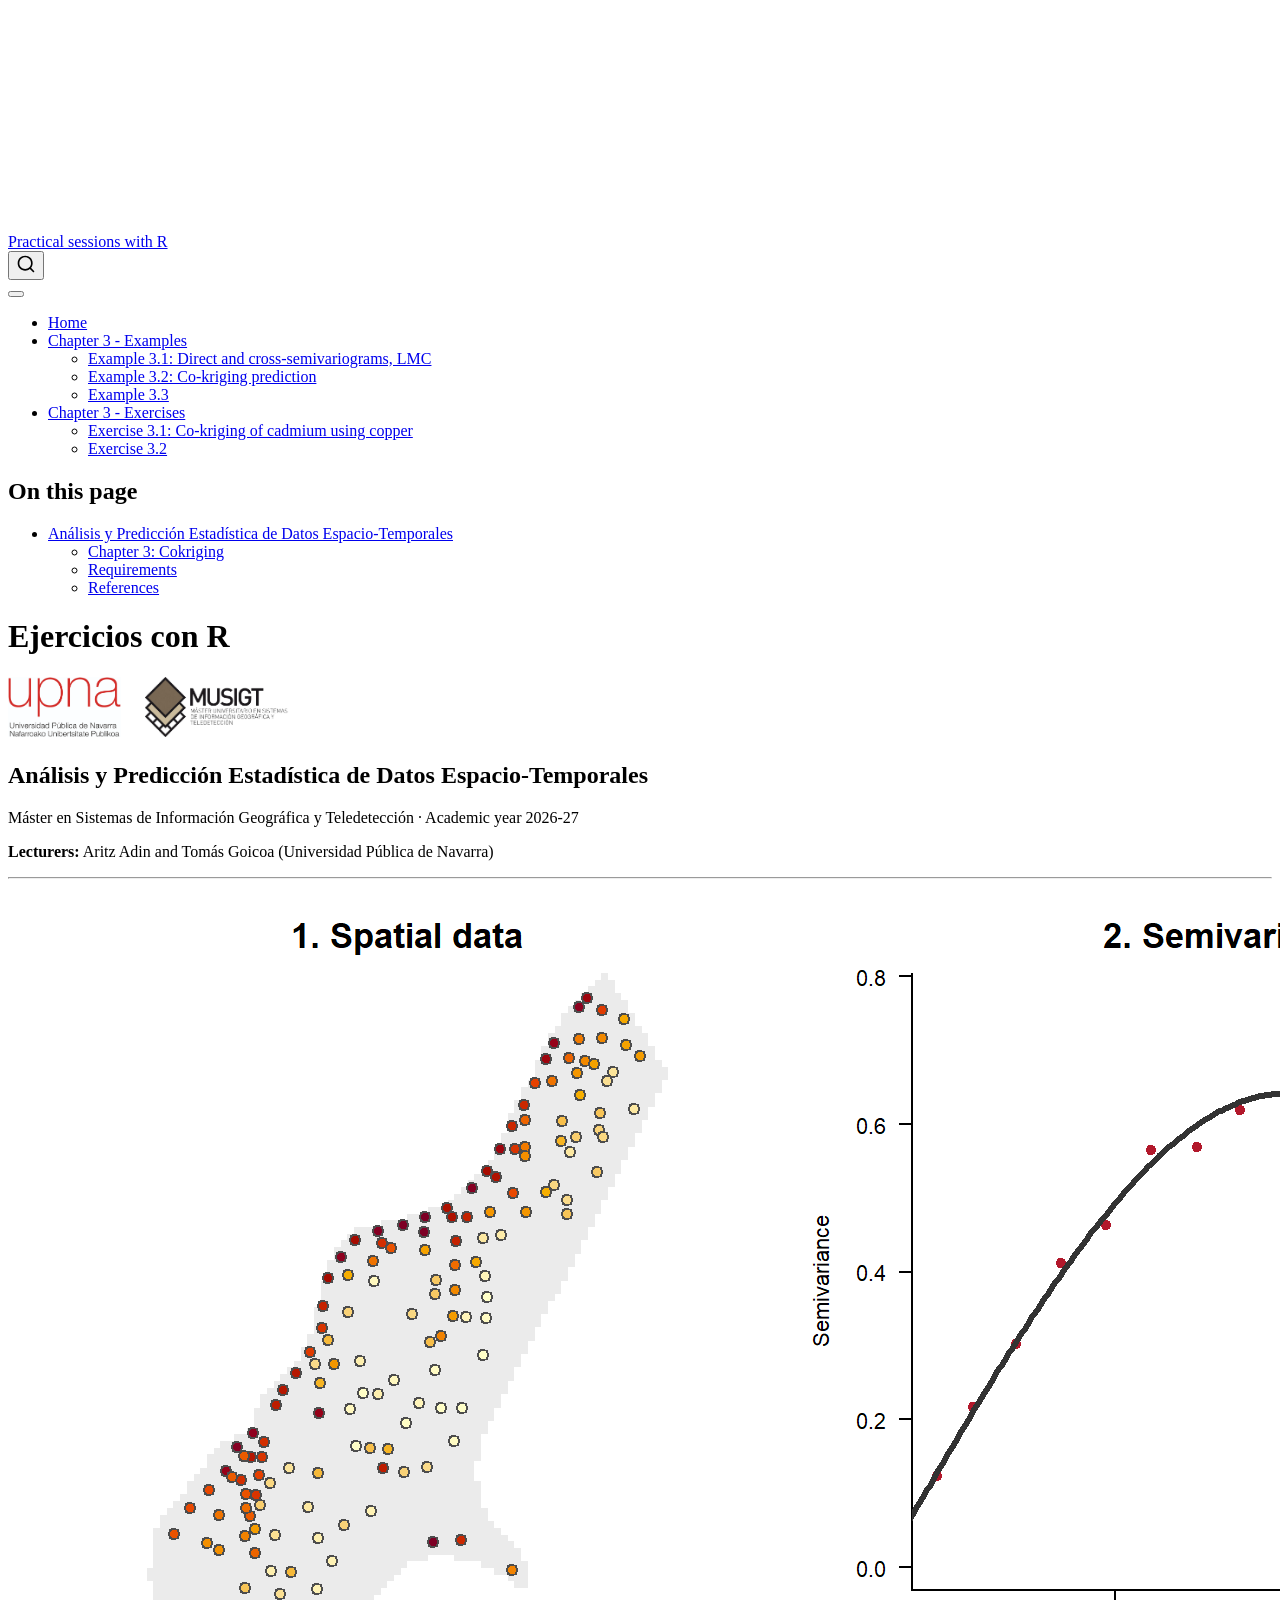
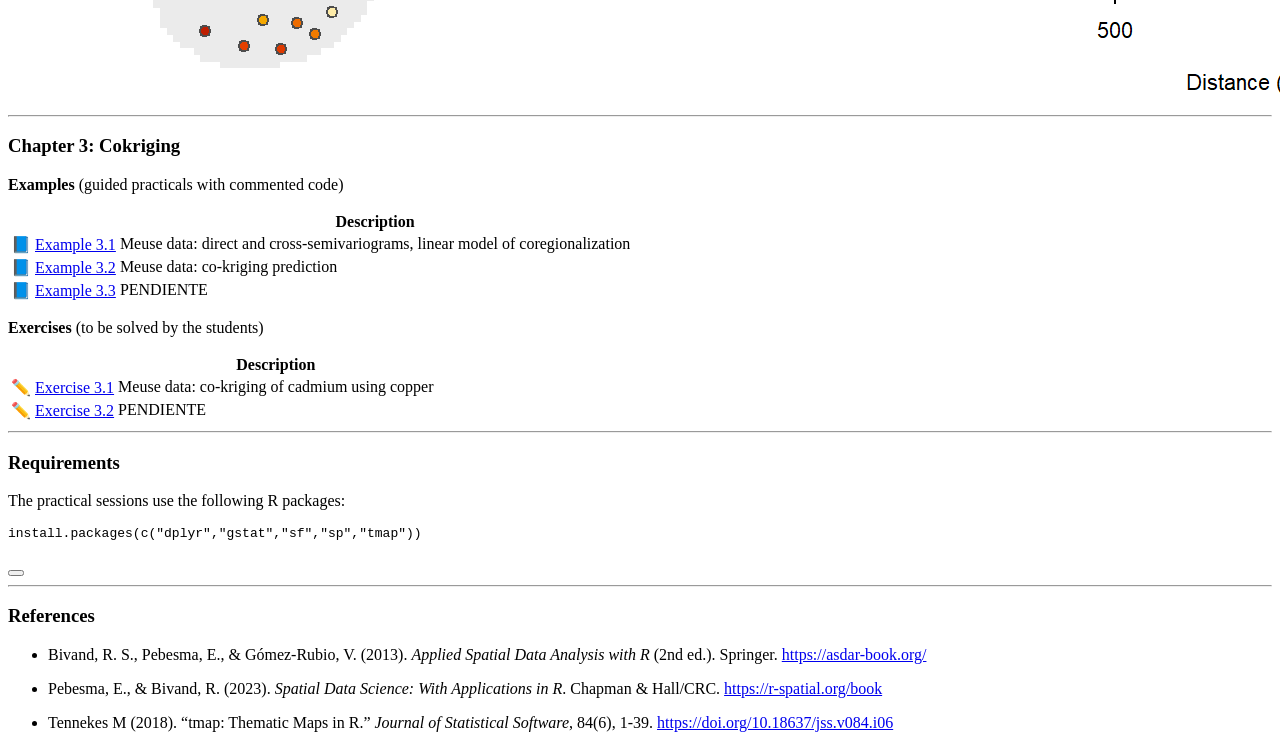
==== commit e7a11ad8: "Add exercise 3.1" ====
--- a/docs/index.html
+++ b/docs/index.html
@@ -7,7 +7,7 @@
 <meta name="viewport" content="width=device-width, initial-scale=1.0, user-scalable=yes">
 
 
-<title>Ejercicios con R</title>
+<title>Ejercicios con R – Practical sessions with R</title>
 <style>
 /* Default styles provided by pandoc.
 ** See https://pandoc.org/MANUAL.html#variables-for-html for config info.
@@ -118,7 +118,7 @@
       <div class="navbar-container container-fluid">
       <div class="navbar-brand-container mx-auto">
     <a class="navbar-brand" href="./index.html">
-    <span class="navbar-title">Ejercicios con R</span>
+    <span class="navbar-title">Practical sessions with R</span>
     </a>
   </div>
             <div id="quarto-search" class="" title="Search"></div>
@@ -131,14 +131,40 @@
     <a class="nav-link active" href="./index.html" aria-current="page"> 
 <span class="menu-text">Home</span></a>
   </li>  
-  <li class="nav-item">
-    <a class="nav-link" href="./Chapter3_Example1.html"> 
-<span class="menu-text">Example 3.1</span></a>
+  <li class="nav-item dropdown ">
+    <a class="nav-link dropdown-toggle" href="#" id="nav-menu-chapter-3---examples" role="link" data-bs-toggle="dropdown" aria-expanded="false">
+ <span class="menu-text">Chapter 3 - Examples</span>
+    </a>
+    <ul class="dropdown-menu" aria-labelledby="nav-menu-chapter-3---examples">    
+        <li>
+    <a class="dropdown-item" href="./Chapter3_Example1.html">
+ <span class="dropdown-text">Example 3.1: Direct and cross-semivariograms, LMC</span></a>
   </li>  
-  <li class="nav-item">
-    <a class="nav-link" href="./Chapter3_Example2.html"> 
-<span class="menu-text">Example 3.2</span></a>
+        <li>
+    <a class="dropdown-item" href="./Chapter3_Example2.html">
+ <span class="dropdown-text">Example 3.2: Co-kriging prediction</span></a>
   </li>  
+        <li>
+    <a class="dropdown-item" href="./Chapter3_Example3.qmd">
+ <span class="dropdown-text">Example 3.3</span></a>
+  </li>  
+    </ul>
+  </li>
+  <li class="nav-item dropdown ">
+    <a class="nav-link dropdown-toggle" href="#" id="nav-menu-chapter-3---exercises" role="link" data-bs-toggle="dropdown" aria-expanded="false">
+ <span class="menu-text">Chapter 3 - Exercises</span>
+    </a>
+    <ul class="dropdown-menu" aria-labelledby="nav-menu-chapter-3---exercises">    
+        <li>
+    <a class="dropdown-item" href="./Chapter3_Exercise1.html">
+ <span class="dropdown-text">Exercise 3.1: Co-kriging of cadmium using copper</span></a>
+  </li>  
+        <li>
+    <a class="dropdown-item" href="./Chapter3_Exercise2.qmd">
+ <span class="dropdown-text">Exercise 3.2</span></a>
+  </li>  
+    </ul>
+  </li>
 </ul>
           </div> <!-- /navcollapse -->
             <div class="quarto-navbar-tools">
@@ -157,7 +183,7 @@
   <ul>
   <li><a href="#análisis-y-predicción-estadística-de-datos-espacio-temporales" id="toc-análisis-y-predicción-estadística-de-datos-espacio-temporales" class="nav-link active" data-scroll-target="#análisis-y-predicción-estadística-de-datos-espacio-temporales">Análisis y Predicción Estadística de Datos Espacio-Temporales</a>
   <ul class="collapse">
-  <li><a href="#contents" id="toc-contents" class="nav-link" data-scroll-target="#contents">Contents</a></li>
+  <li><a href="#chapter-3-cokriging" id="toc-chapter-3-cokriging" class="nav-link" data-scroll-target="#chapter-3-cokriging">Chapter 3: Cokriging</a></li>
   <li><a href="#requirements" id="toc-requirements" class="nav-link" data-scroll-target="#requirements">Requirements</a></li>
   <li><a href="#references" id="toc-references" class="nav-link" data-scroll-target="#references">References</a></li>
   </ul></li>
@@ -196,10 +222,9 @@
 <hr>
 <p><img src="img/banner.png" class="img-fluid"></p>
 <hr>
-<section id="contents" class="level3">
-<h3 class="anchored" data-anchor-id="contents">Contents</h3>
-<section id="chapter-3-cokriging" class="level4">
-<h4 class="anchored" data-anchor-id="chapter-3-cokriging">Chapter 3: Cokriging</h4>
+<section id="chapter-3-cokriging" class="level3">
+<h3 class="anchored" data-anchor-id="chapter-3-cokriging">Chapter 3: Cokriging</h3>
+<p><strong>Examples</strong> (guided practicals with commented code)</p>
 <table class="caption-top table">
 <thead>
 <tr class="header">
@@ -209,17 +234,39 @@
 </thead>
 <tbody>
 <tr class="odd">
-<td><a href="./Chapter3_Example1.html">Example 3.1</a></td>
+<td>📘 <a href="./Chapter3_Example1.html">Example 3.1</a></td>
 <td>Meuse data: direct and cross-semivariograms, linear model of coregionalization</td>
 </tr>
 <tr class="even">
-<td><a href="./Chapter3_Example2.html">Example 3.2</a></td>
+<td>📘 <a href="./Chapter3_Example2.html">Example 3.2</a></td>
 <td>Meuse data: co-kriging prediction</td>
+</tr>
+<tr class="odd">
+<td>📘 <a href="./Chapter3_Example3.html">Example 3.3</a></td>
+<td>PENDIENTE</td>
+</tr>
+</tbody>
+</table>
+<p><strong>Exercises</strong> (to be solved by the students)</p>
+<table class="caption-top table">
+<thead>
+<tr class="header">
+<th></th>
+<th>Description</th>
+</tr>
+</thead>
+<tbody>
+<tr class="odd">
+<td>✏️ <a href="./Chapter3_Exercise1.html">Exercise 3.1</a></td>
+<td>Meuse data: co-kriging of cadmium using copper</td>
+</tr>
+<tr class="even">
+<td>✏️ <a href="./Chapter3_Exercise2.html">Exercise 3.2</a></td>
+<td>PENDIENTE</td>
 </tr>
 </tbody>
 </table>
 <hr>
-</section>
 </section>
 <section id="requirements" class="level3">
 <h3 class="anchored" data-anchor-id="requirements">Requirements</h3>
@@ -232,7 +279,7 @@
 <ul>
 <li><p>Bivand, R. S., Pebesma, E., &amp; Gómez-Rubio, V. (2013). <em>Applied Spatial Data Analysis with R</em> (2nd ed.). Springer. <a href="https://asdar-book.org/">https://asdar-book.org/</a></p></li>
 <li><p>Pebesma, E., &amp; Bivand, R. (2023). <em>Spatial Data Science: With Applications in R</em>. Chapman &amp; Hall/CRC. <a href="https://r-spatial.org/book">https://r-spatial.org/book</a></p></li>
-<li><p>Tennekes M (2018). “tmap: Thematic Maps in R.” <em>Journal of Statistical Software</em>, 84(6), 1-39. <a href="DOI:%2010.18637/jss.v084.i06">https://doi.org/10.18637/jss.v084.i06</a></p></li>
+<li><p>Tennekes M (2018). “tmap: Thematic Maps in R.” <em>Journal of Statistical Software</em>, 84(6), 1-39. <a href="https://doi.org/10.18637/jss.v084.i06" class="uri">https://doi.org/10.18637/jss.v084.i06</a></p></li>
 </ul>
 
 
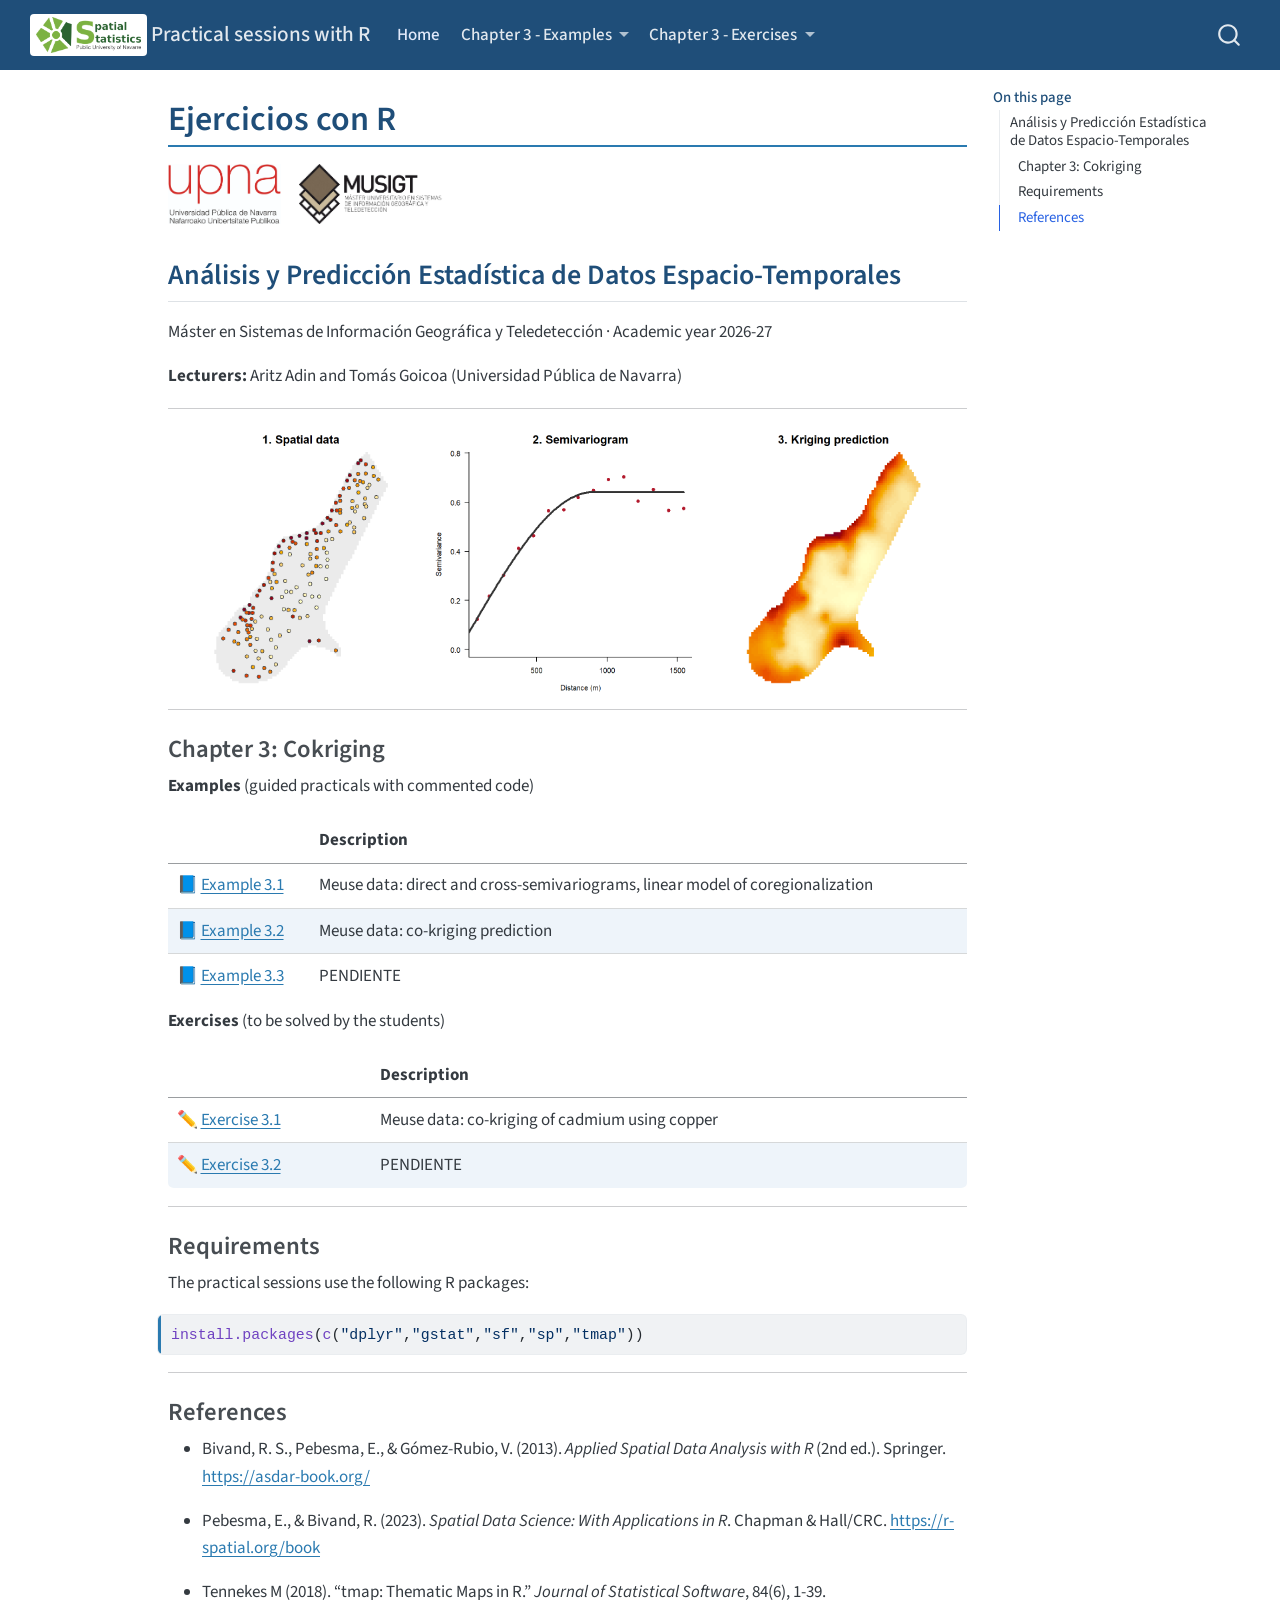
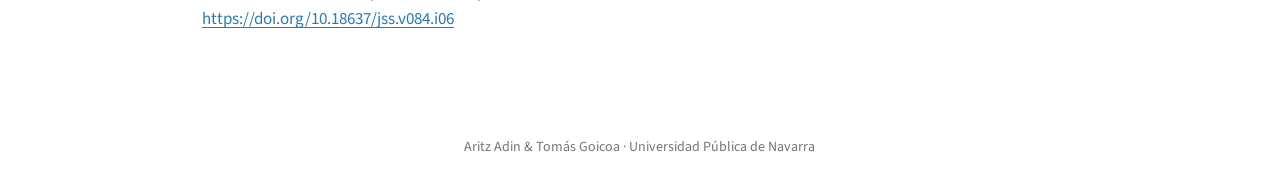
==== commit bbfc1dba: "Improve style" ====
--- a/docs/index.html
+++ b/docs/index.html
@@ -74,10 +74,10 @@
 <script src="site_libs/quarto-html/tippy.umd.min.js"></script>
 <script src="site_libs/quarto-html/anchor.min.js"></script>
 <link href="site_libs/quarto-html/tippy.css" rel="stylesheet">
-<link href="site_libs/quarto-html/quarto-syntax-highlighting-15634bcf2e68342d4ad2dfa704d543f6.css" rel="stylesheet" id="quarto-text-highlighting-styles">
+<link href="site_libs/quarto-html/quarto-syntax-highlighting-de63f62b328812d8e578a4d74e282472.css" rel="stylesheet" id="quarto-text-highlighting-styles">
 <script src="site_libs/bootstrap/bootstrap.min.js"></script>
 <link href="site_libs/bootstrap/bootstrap-icons.css" rel="stylesheet">
-<link href="site_libs/bootstrap/bootstrap-a0f9fd0d421825b736dc1bbcbcba2219.min.css" rel="stylesheet" append-hash="true" id="quarto-bootstrap" data-mode="light">
+<link href="site_libs/bootstrap/bootstrap-97eac0c3d27f4e17d3e8607511e63d19.min.css" rel="stylesheet" append-hash="true" id="quarto-bootstrap" data-mode="light">
 <script id="quarto-search-options" type="application/json">{
   "location": "navbar",
   "copy-button": false,
@@ -117,7 +117,11 @@
     <nav class="navbar navbar-expand-lg " data-bs-theme="dark">
       <div class="navbar-container container-fluid">
       <div class="navbar-brand-container mx-auto">
-    <a class="navbar-brand" href="./index.html">
+    <a href="https://spatialstatisticsupna.github.io/" class="navbar-brand navbar-brand-logo">
+    <img src="./img/LogoGrupo_eng.png" alt="Spatial Statistics group, Public University of Navarre" class="navbar-logo light-content">
+    <img src="./img/LogoGrupo_eng.png" alt="Spatial Statistics group, Public University of Navarre" class="navbar-logo dark-content">
+    </a>
+    <a class="navbar-brand" href="https://spatialstatisticsupna.github.io/">
     <span class="navbar-title">Practical sessions with R</span>
     </a>
   </div>
@@ -287,6 +291,29 @@
 </section>
 
 </main> <!-- /main -->
+<script>
+
+  // Open the navbar logo link in a new tab
+
+document.addEventListener("DOMContentLoaded", function () {
+
+  document.querySelectorAll(".navbar img.navbar-logo").forEach(function (img) {
+
+    var link = img.closest("a");
+
+    if (link) {
+
+      link.target = "_blank";
+
+      link.rel = "noopener";
+
+    }
+
+  });
+
+});
+
+</script>
 <script id="quarto-html-after-body" type="application/javascript">
   window.document.addEventListener("DOMContentLoaded", function (event) {
     const icon = "";
@@ -693,6 +720,19 @@
   });
   </script>
 </div> <!-- /content -->
+<footer class="footer">
+  <div class="nav-footer">
+    <div class="nav-footer-left">
+      &nbsp;
+    </div>   
+    <div class="nav-footer-center">
+<p>Aritz Adin &amp; Tomás Goicoa · Universidad Pública de Navarra</p>
+</div>
+    <div class="nav-footer-right">
+      &nbsp;
+    </div>
+  </div>
+</footer>
 
 
 
--- a/docs/site_libs/quarto-html/quarto-syntax-highlighting-de63f62b328812d8e578a4d74e282472.css
+++ b/docs/site_libs/quarto-html/quarto-syntax-highlighting-de63f62b328812d8e578a4d74e282472.css
@@ -0,0 +1,210 @@
+/* quarto syntax highlight colors */
+:root {
+  --quarto-hl-al-color: #ff5555;
+  --quarto-hl-an-color: #6a737d;
+  --quarto-hl-at-color: #d73a49;
+  --quarto-hl-bn-color: #005cc5;
+  --quarto-hl-bu-color: #d73a49;
+  --quarto-hl-ch-color: #032f62;
+  --quarto-hl-co-color: #6a737d;
+  --quarto-hl-cv-color: #6a737d;
+  --quarto-hl-cn-color: #005cc5;
+  --quarto-hl-cf-color: #d73a49;
+  --quarto-hl-dt-color: #d73a49;
+  --quarto-hl-dv-color: #005cc5;
+  --quarto-hl-do-color: #6a737d;
+  --quarto-hl-er-color: #ff5555;
+  --quarto-hl-ex-color: #d73a49;
+  --quarto-hl-fl-color: #005cc5;
+  --quarto-hl-fu-color: #6f42c1;
+  --quarto-hl-im-color: #032f62;
+  --quarto-hl-in-color: #6a737d;
+  --quarto-hl-kw-color: #d73a49;
+  --quarto-hl-op-color: #24292e;
+  --quarto-hl-pp-color: #d73a49;
+  --quarto-hl-re-color: #6a737d;
+  --quarto-hl-sc-color: #005cc5;
+  --quarto-hl-ss-color: #032f62;
+  --quarto-hl-st-color: #032f62;
+  --quarto-hl-va-color: #e36209;
+  --quarto-hl-vs-color: #032f62;
+  --quarto-hl-wa-color: #ff5555;
+}
+
+/* other quarto variables */
+:root {
+  --quarto-font-monospace: SFMono-Regular, Menlo, Monaco, Consolas, "Liberation Mono", "Courier New", monospace;
+}
+
+/* syntax highlight based on Pandoc's rules */
+pre > code.sourceCode > span {
+  color: #24292e;
+}
+
+code.sourceCode > span {
+  color: #24292e;
+}
+
+div.sourceCode,
+div.sourceCode pre.sourceCode {
+  color: #24292e;
+}
+
+/* Normal */
+code span {
+  color: #24292e;
+}
+
+/* Alert */
+code span.al {
+  font-weight: bold;
+  color: #ff5555;
+}
+
+/* Annotation */
+code span.an {
+  color: #6a737d;
+}
+
+/* Attribute */
+code span.at {
+  color: #d73a49;
+}
+
+/* BaseN */
+code span.bn {
+  color: #005cc5;
+}
+
+/* BuiltIn */
+code span.bu {
+  color: #d73a49;
+}
+
+/* ControlFlow */
+code span.cf {
+  color: #d73a49;
+}
+
+/* Char */
+code span.ch {
+  color: #032f62;
+}
+
+/* Constant */
+code span.cn {
+  color: #005cc5;
+}
+
+/* Comment */
+code span.co {
+  color: #6a737d;
+}
+
+/* CommentVar */
+code span.cv {
+  color: #6a737d;
+}
+
+/* Documentation */
+code span.do {
+  color: #6a737d;
+}
+
+/* DataType */
+code span.dt {
+  color: #d73a49;
+}
+
+/* DecVal */
+code span.dv {
+  color: #005cc5;
+}
+
+/* Error */
+code span.er {
+  color: #ff5555;
+  text-decoration: underline;
+}
+
+/* Extension */
+code span.ex {
+  font-weight: bold;
+  color: #d73a49;
+}
+
+/* Float */
+code span.fl {
+  color: #005cc5;
+}
+
+/* Function */
+code span.fu {
+  color: #6f42c1;
+}
+
+/* Import */
+code span.im {
+  color: #032f62;
+}
+
+/* Information */
+code span.in {
+  color: #6a737d;
+}
+
+/* Keyword */
+code span.kw {
+  color: #d73a49;
+}
+
+/* Operator */
+code span.op {
+  color: #24292e;
+}
+
+/* Preprocessor */
+code span.pp {
+  color: #d73a49;
+}
+
+/* RegionMarker */
+code span.re {
+  color: #6a737d;
+}
+
+/* SpecialChar */
+code span.sc {
+  color: #005cc5;
+}
+
+/* SpecialString */
+code span.ss {
+  color: #032f62;
+}
+
+/* String */
+code span.st {
+  color: #032f62;
+}
+
+/* Variable */
+code span.va {
+  color: #e36209;
+}
+
+/* VerbatimString */
+code span.vs {
+  color: #032f62;
+}
+
+/* Warning */
+code span.wa {
+  color: #ff5555;
+}
+
+.prevent-inlining {
+  content: "</";
+}
+
+/*# sourceMappingURL=e073dde7d9be180d5cbafa952671d6f8.css.map */
--- a/docs/styles.css
+++ b/docs/styles.css
@@ -0,0 +1,105 @@
+/* css styles */
+
+/* ---- Colour palette ---------------------------------------------------- */
+:root {
+  --main:   #1f4e79;   /* dark blue: navbar, title banner, headings */
+  --accent: #2a7ab0;   /* lighter blue: links, borders */
+  --soft:   #eef4fa;   /* very light blue: backgrounds */
+}
+
+/* ---- General text ------------------------------------------------------ */
+body {
+  line-height: 1.6;
+}
+
+a {
+  color: var(--accent);
+}
+
+/* ---- Headings ---------------------------------------------------------- */
+h1, .h1 {
+  color: var(--main);
+  border-bottom: 2px solid var(--accent);
+  padding-bottom: 0.25rem;
+  margin-top: 2.5rem;
+}
+
+h2, .h2 {
+  color: var(--main);
+  margin-top: 2rem;
+}
+
+/* Title of each page (inside the coloured banner) */
+.quarto-title-banner .title {
+  font-weight: 600;
+}
+
+/* Title banner: light background with a bottom line */
+.quarto-title-banner {
+  border-bottom: 3px solid var(--accent);
+}
+
+/* ---- Navbar ------------------------------------------------------------ */
+.navbar .nav-link,
+.navbar .navbar-title {
+  font-weight: 500;
+}
+
+.dropdown-menu .dropdown-item:hover {
+  background-color: var(--soft);
+  color: var(--main);
+}
+
+/* ---- Code -------------------------------------------------------------- */
+div.sourceCode {
+  border-radius: 6px;
+}
+
+/* R output */
+pre:not(.sourceCode) {
+  background-color: #fafafa;
+  border: 1px solid #e5e5e5;
+  border-radius: 6px;
+  padding: 0.6rem 0.8rem;
+}
+
+/* ---- Tables ------------------------------------------------------------ */
+table {
+  border-radius: 6px;
+  overflow: hidden;
+}
+
+table thead th {
+  background-color: var(--main);
+  color: white;
+  border-bottom: none !important;
+}
+
+table tbody tr:nth-child(even) {
+  background-color: var(--soft);
+}
+
+/* ---- Callouts ---------------------------------------------------------- */
+.callout {
+  border-radius: 6px;
+}
+
+/* ---- Figures ----------------------------------------------------------- */
+figure img,
+.figure img {
+  border-radius: 4px;
+}
+
+.figure-caption,
+figcaption {
+  font-style: italic;
+  color: #555;
+}
+
+/* Logo in the navbar: white background so that it is readable */
+.navbar-brand .navbar-logo {
+  max-height: 42px;
+  background-color: white;
+  padding: 3px 6px;
+  border-radius: 4px;
+}
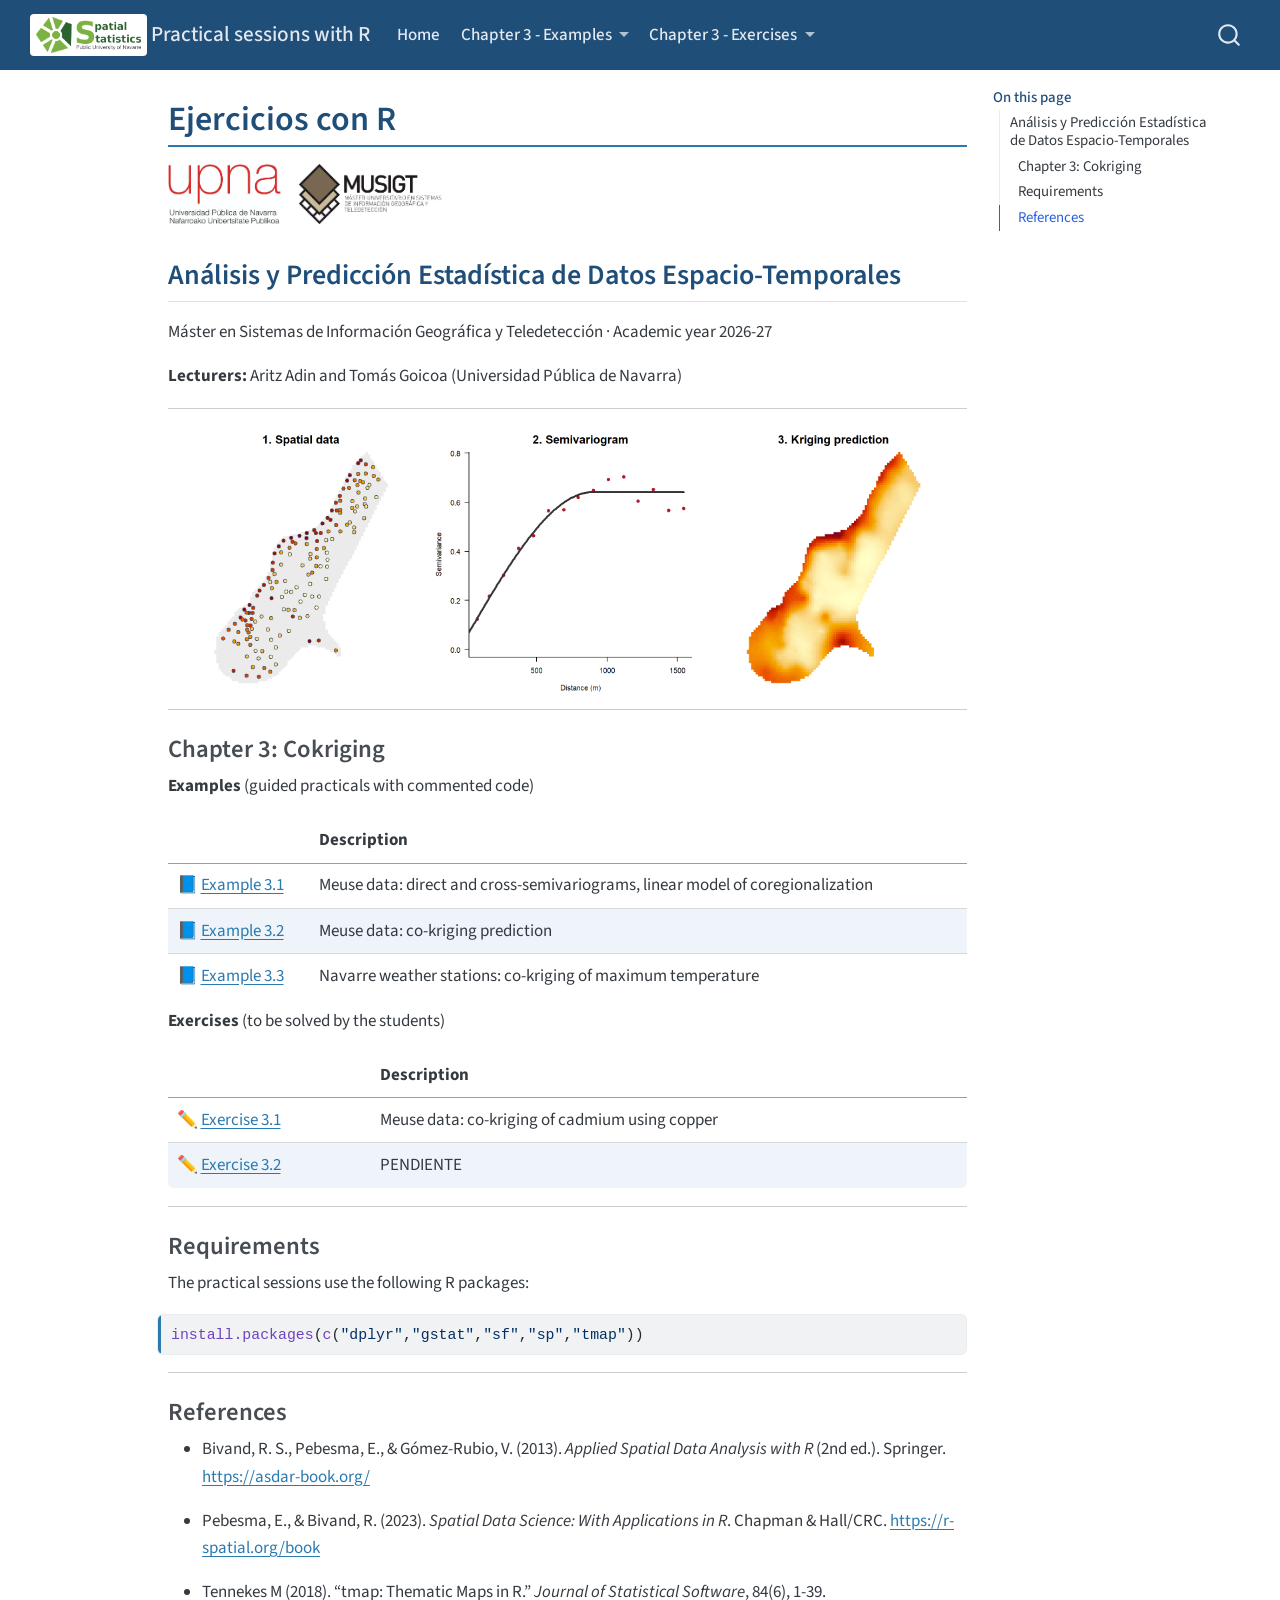
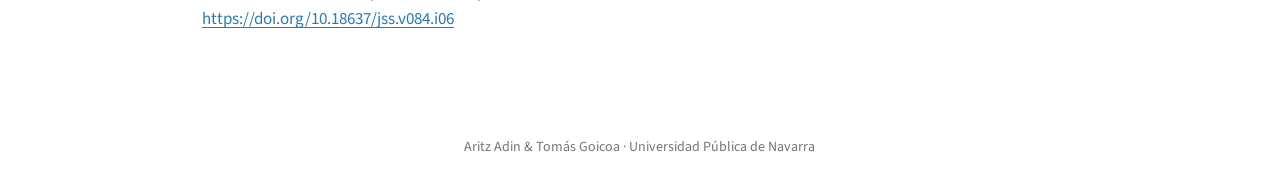
==== commit cad866ba: "Add example 3.3" ====
--- a/docs/index.html
+++ b/docs/index.html
@@ -149,8 +149,8 @@
  <span class="dropdown-text">Example 3.2: Co-kriging prediction</span></a>
   </li>  
         <li>
-    <a class="dropdown-item" href="./Chapter3_Example3.qmd">
- <span class="dropdown-text">Example 3.3</span></a>
+    <a class="dropdown-item" href="./Chapter3_Example3.html">
+ <span class="dropdown-text">Example 3.3: Navarre weather stations</span></a>
   </li>  
     </ul>
   </li>
@@ -247,7 +247,7 @@
 </tr>
 <tr class="odd">
 <td>📘 <a href="./Chapter3_Example3.html">Example 3.3</a></td>
-<td>PENDIENTE</td>
+<td>Navarre weather stations: co-kriging of maximum temperature</td>
 </tr>
 </tbody>
 </table>
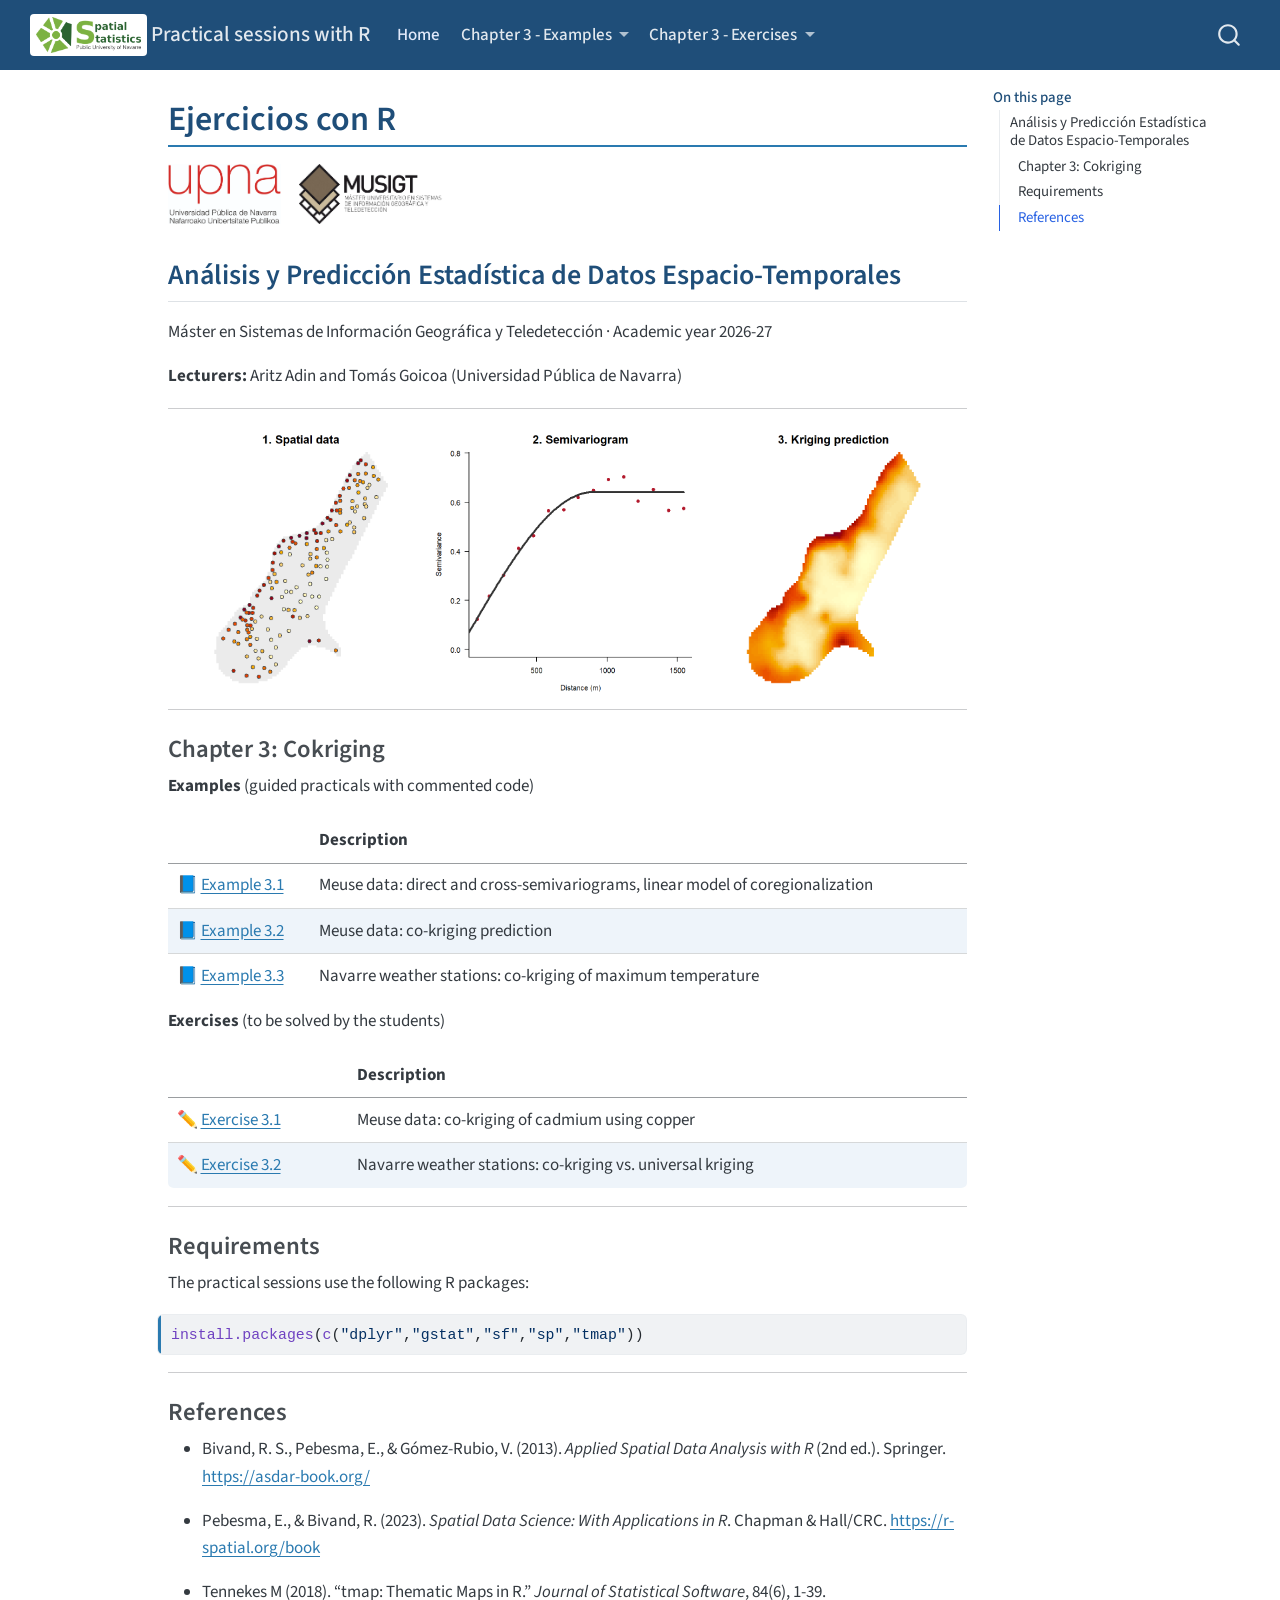
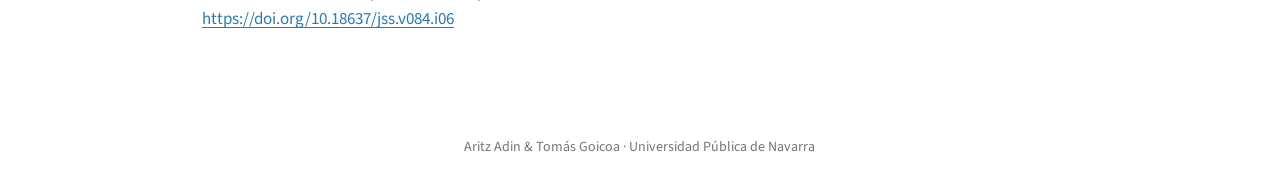
==== commit 515142fc: "Add Exercise 3.2" ====
--- a/docs/index.html
+++ b/docs/index.html
@@ -164,8 +164,8 @@
  <span class="dropdown-text">Exercise 3.1: Co-kriging of cadmium using copper</span></a>
   </li>  
         <li>
-    <a class="dropdown-item" href="./Chapter3_Exercise2.qmd">
- <span class="dropdown-text">Exercise 3.2</span></a>
+    <a class="dropdown-item" href="./Chapter3_Exercise2.html">
+ <span class="dropdown-text">Exercise 3.2:</span></a>
   </li>  
     </ul>
   </li>
@@ -266,7 +266,7 @@
 </tr>
 <tr class="even">
 <td>✏️ <a href="./Chapter3_Exercise2.html">Exercise 3.2</a></td>
-<td>PENDIENTE</td>
+<td>Navarre weather stations: co-kriging vs.&nbsp;universal kriging</td>
 </tr>
 </tbody>
 </table>
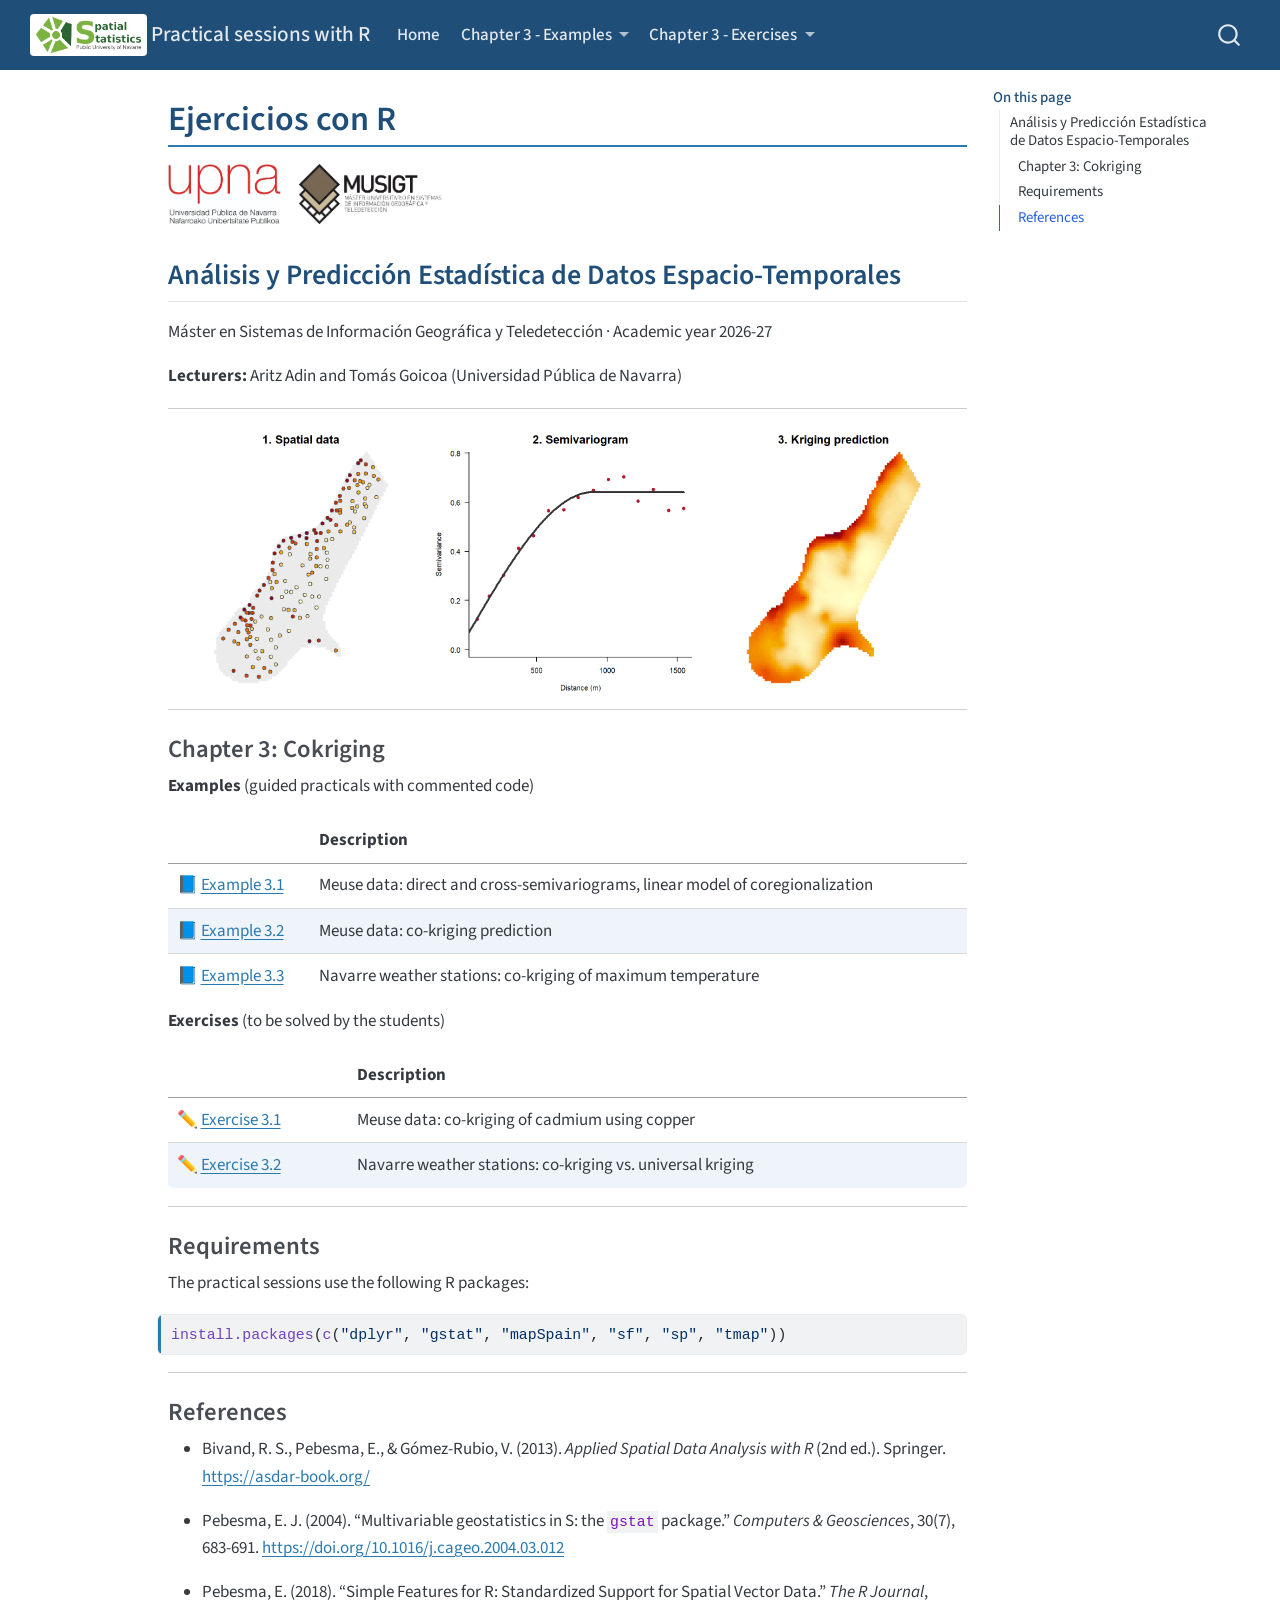
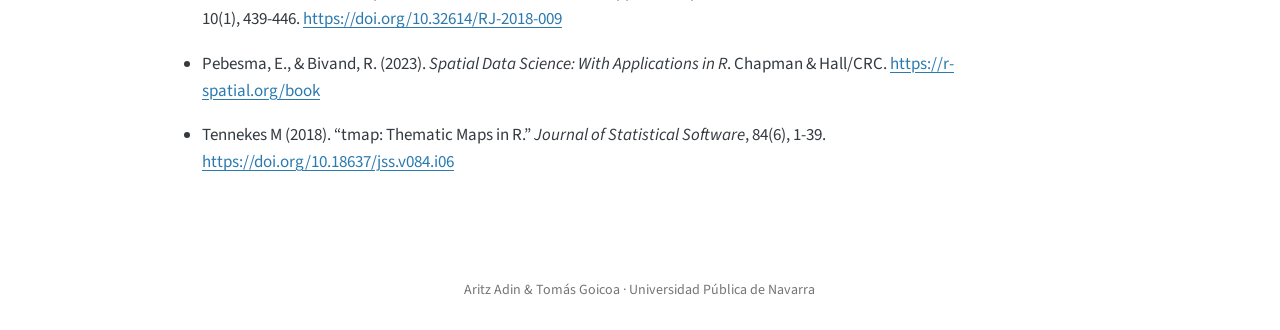
==== commit 5faee63c: "Update files" ====
--- a/docs/index.html
+++ b/docs/index.html
@@ -165,7 +165,7 @@
   </li>  
         <li>
     <a class="dropdown-item" href="./Chapter3_Exercise2.html">
- <span class="dropdown-text">Exercise 3.2:</span></a>
+ <span class="dropdown-text">Exercise 3.2: Co-kriging vs.&nbsp;universal kriging</span></a>
   </li>  
     </ul>
   </li>
@@ -275,13 +275,15 @@
 <section id="requirements" class="level3">
 <h3 class="anchored" data-anchor-id="requirements">Requirements</h3>
 <p>The practical sessions use the following R packages:</p>
-<div class="code-copy-outer-scaffold"><div class="sourceCode" id="cb1"><pre class="sourceCode r code-with-copy"><code class="sourceCode r"><span id="cb1-1"><a href="#cb1-1" aria-hidden="true" tabindex="-1"></a><span class="fu">install.packages</span>(<span class="fu">c</span>(<span class="st">"dplyr"</span>,<span class="st">"gstat"</span>,<span class="st">"sf"</span>,<span class="st">"sp"</span>,<span class="st">"tmap"</span>))</span></code></pre></div><button title="Copy to Clipboard" class="code-copy-button"><i class="bi"></i></button></div>
+<div class="code-copy-outer-scaffold"><div class="sourceCode" id="cb1"><pre class="sourceCode r code-with-copy"><code class="sourceCode r"><span id="cb1-1"><a href="#cb1-1" aria-hidden="true" tabindex="-1"></a><span class="fu">install.packages</span>(<span class="fu">c</span>(<span class="st">"dplyr"</span>, <span class="st">"gstat"</span>, <span class="st">"mapSpain"</span>, <span class="st">"sf"</span>, <span class="st">"sp"</span>, <span class="st">"tmap"</span>))</span></code></pre></div><button title="Copy to Clipboard" class="code-copy-button"><i class="bi"></i></button></div>
 <hr>
 </section>
 <section id="references" class="level3">
 <h3 class="anchored" data-anchor-id="references">References</h3>
 <ul>
 <li><p>Bivand, R. S., Pebesma, E., &amp; Gómez-Rubio, V. (2013). <em>Applied Spatial Data Analysis with R</em> (2nd ed.). Springer. <a href="https://asdar-book.org/">https://asdar-book.org/</a></p></li>
+<li><p>Pebesma, E. J. (2004). “Multivariable geostatistics in S: the <code>gstat</code> package.” <em>Computers &amp; Geosciences</em>, 30(7), 683-691. <a href="https://doi.org/10.1016/j.cageo.2004.03.012" class="uri">https://doi.org/10.1016/j.cageo.2004.03.012</a></p></li>
+<li><p>Pebesma, E. (2018). “Simple Features for R: Standardized Support for Spatial Vector Data.” <em>The R Journal</em>, 10(1), 439-446. <a href="https://doi.org/10.32614/RJ-2018-009" class="uri">https://doi.org/10.32614/RJ-2018-009</a></p></li>
 <li><p>Pebesma, E., &amp; Bivand, R. (2023). <em>Spatial Data Science: With Applications in R</em>. Chapman &amp; Hall/CRC. <a href="https://r-spatial.org/book">https://r-spatial.org/book</a></p></li>
 <li><p>Tennekes M (2018). “tmap: Thematic Maps in R.” <em>Journal of Statistical Software</em>, 84(6), 1-39. <a href="https://doi.org/10.18637/jss.v084.i06" class="uri">https://doi.org/10.18637/jss.v084.i06</a></p></li>
 </ul>
